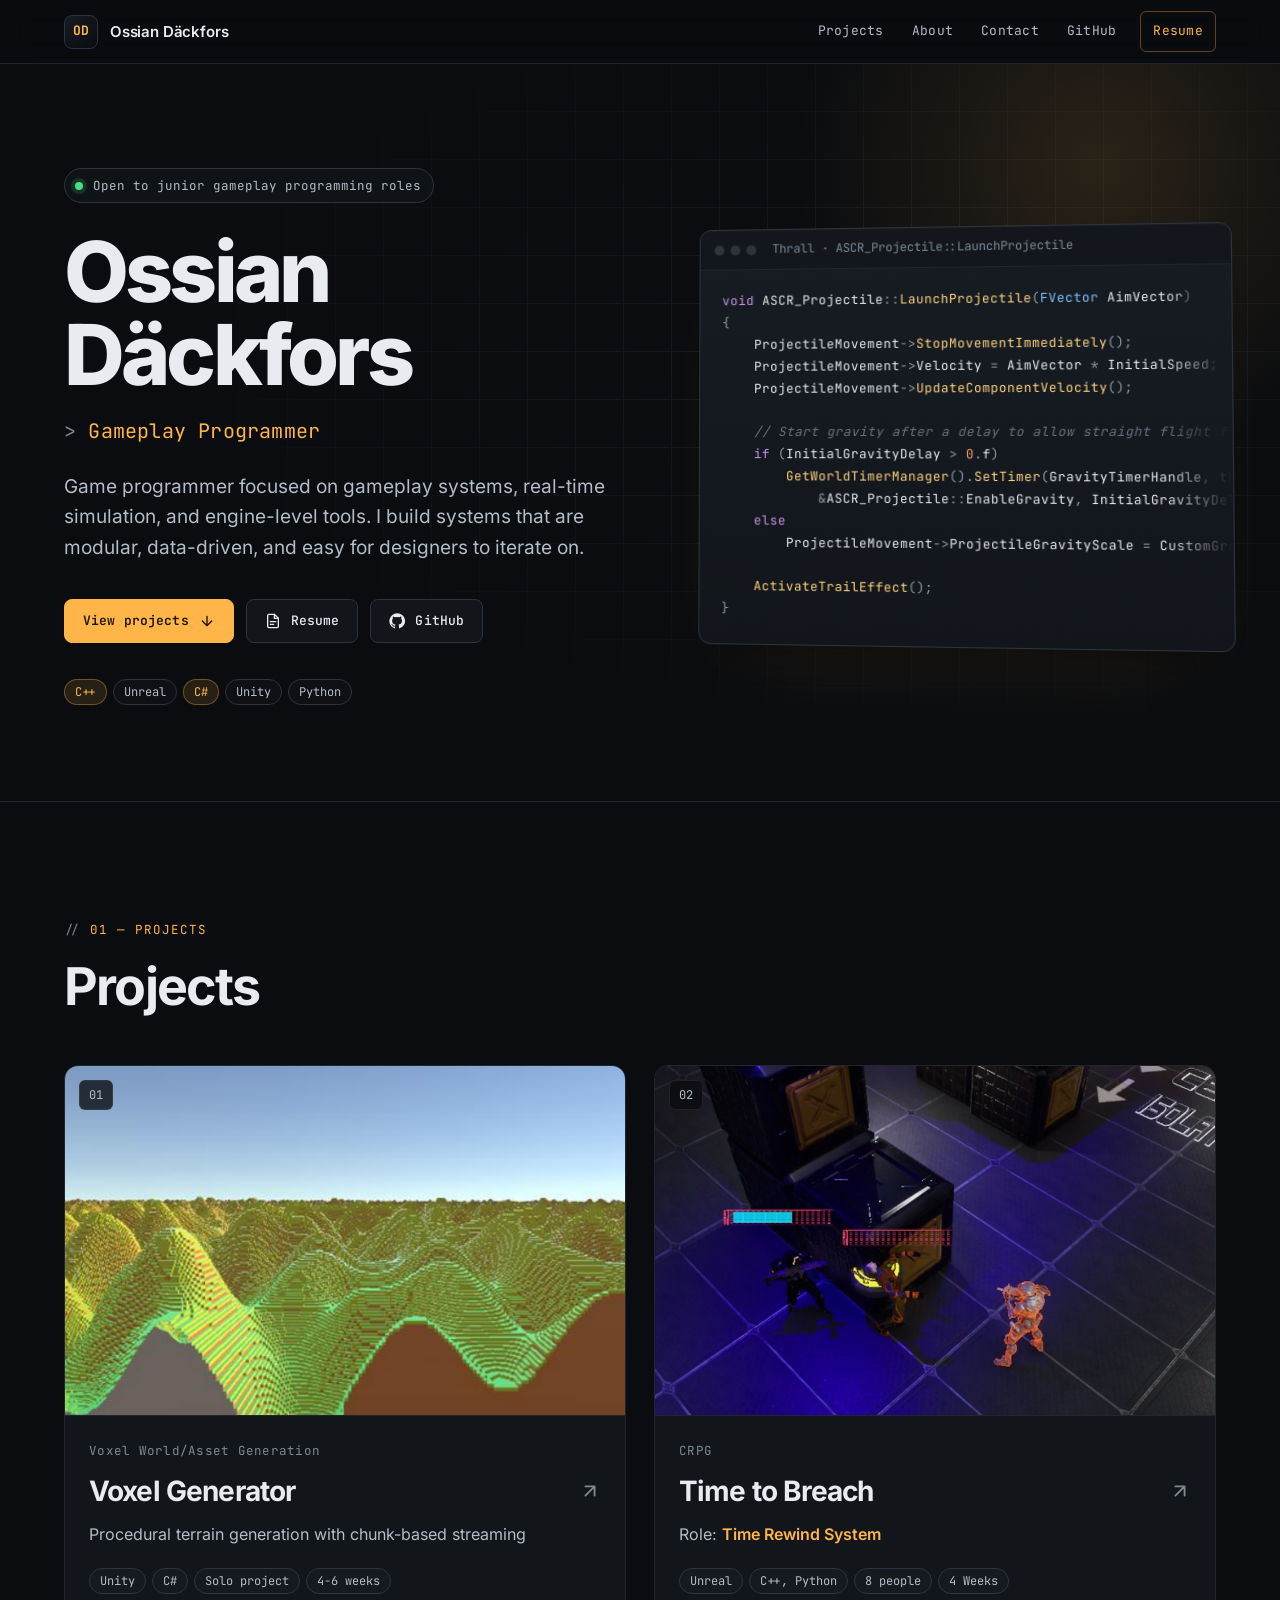
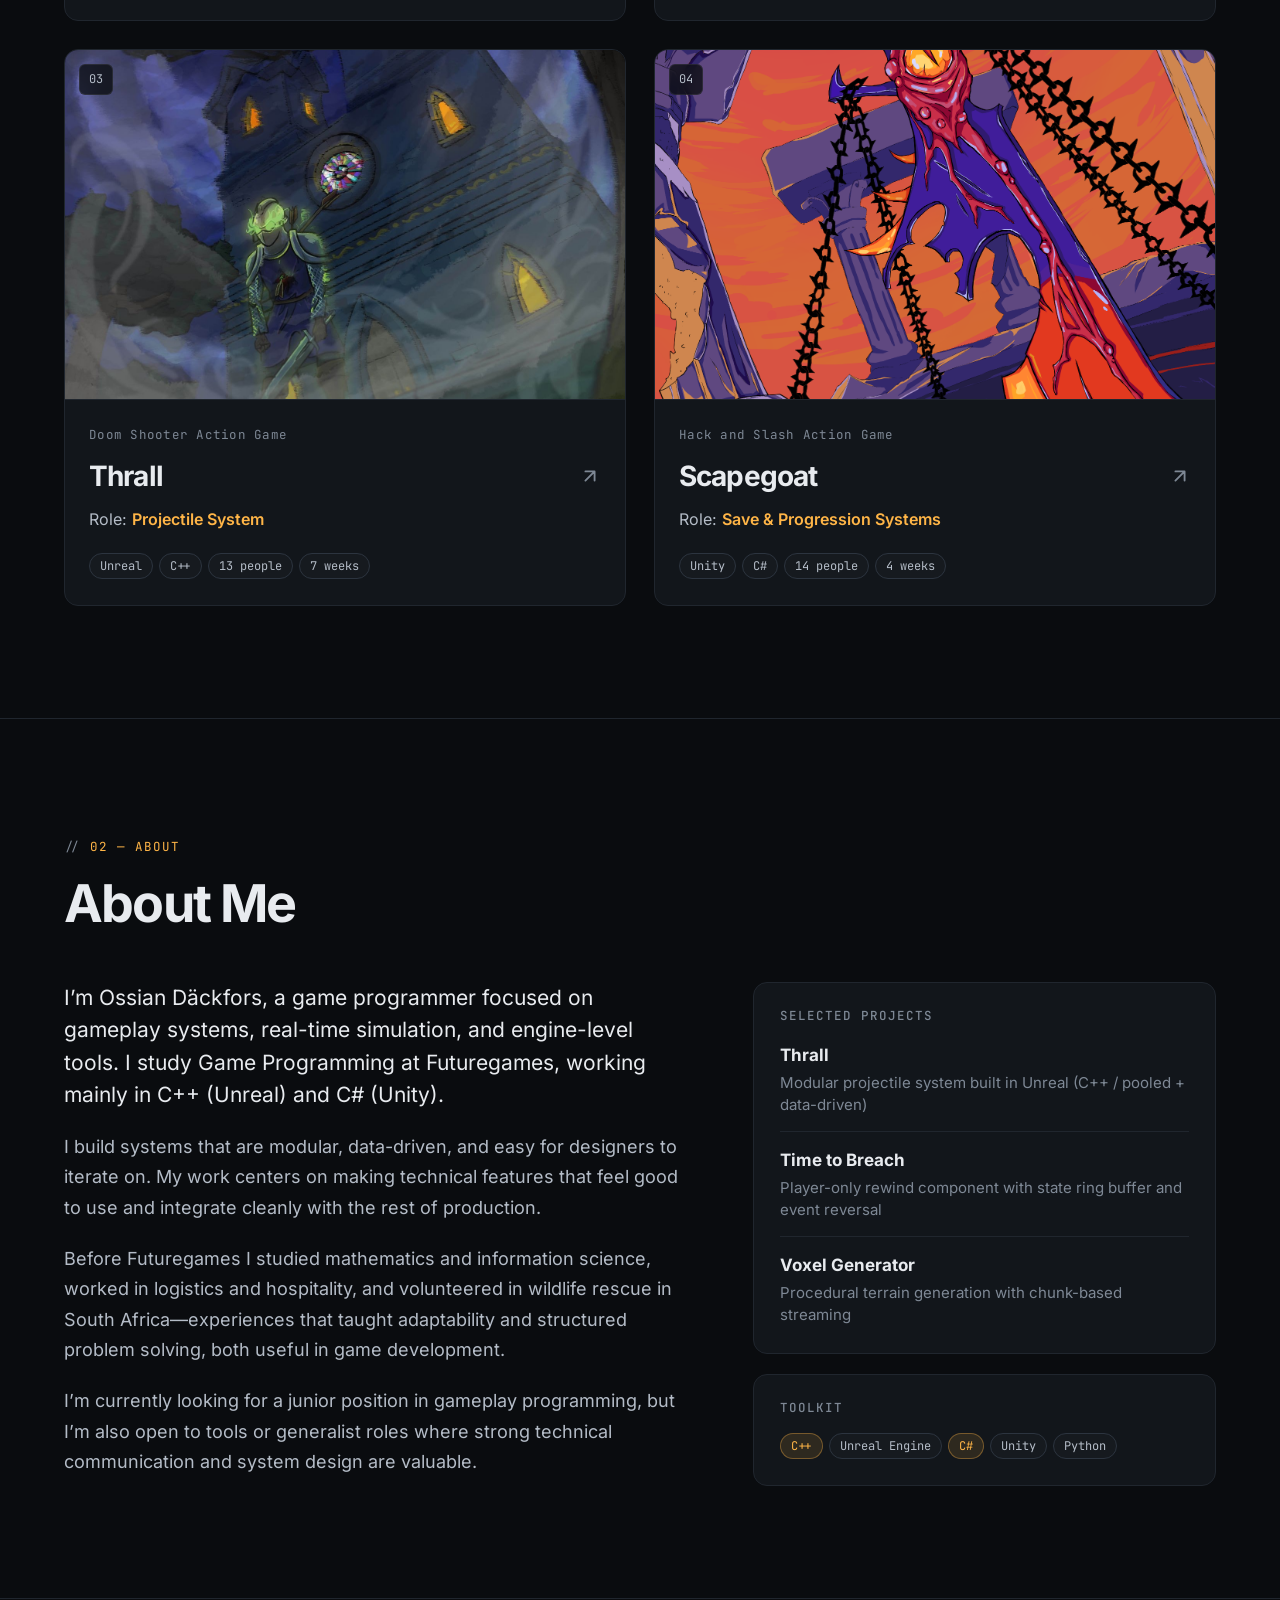
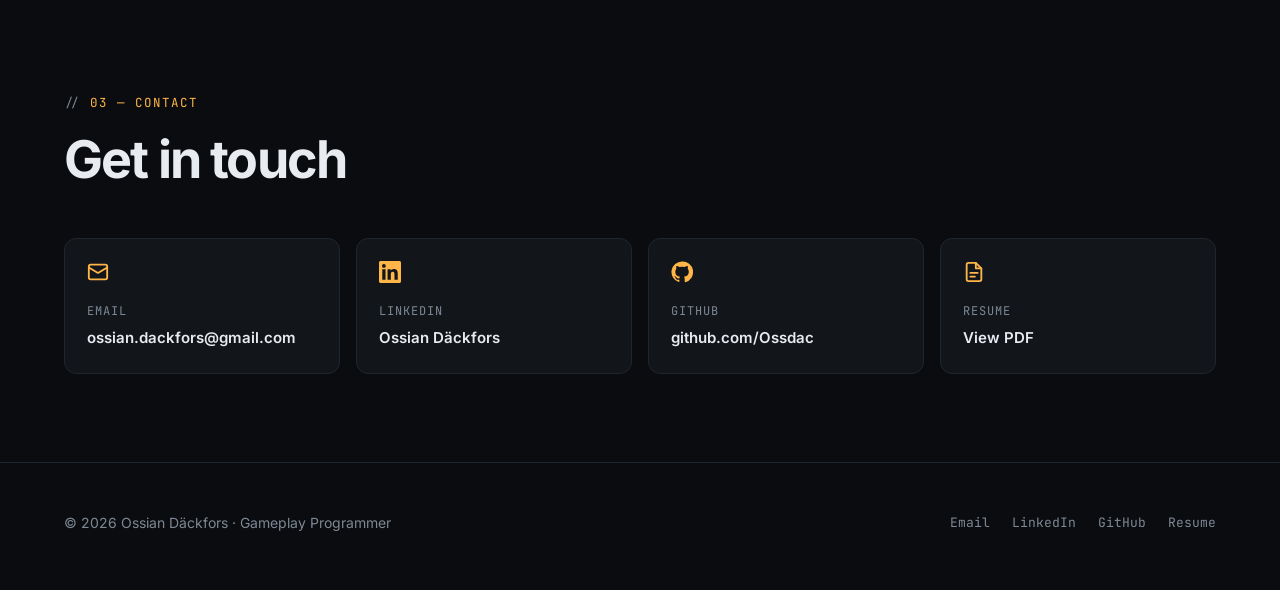
==== index.html @ f56a5601 "Initial commit" ====
<!doctype html>
<html lang="en">
<head>
  <meta charset="utf-8">
  <meta name="viewport" content="width=device-width, initial-scale=1">
  <title>Ossian Däckfors — Gameplay Programmer</title>
  <meta name="description" content="Portfolio of Ossian Däckfors, a gameplay programmer focused on gameplay systems, real-time simulation, and engine-level tools in C++ (Unreal) and C# (Unity).">
  <link rel="canonical" href="https://ossian.games/">
  <meta name="theme-color" content="#0a0c0f">
  <meta property="og:type" content="website">
  <meta property="og:site_name" content="Ossian Däckfors">
  <meta property="og:title" content="Ossian Däckfors — Gameplay Programmer">
  <meta property="og:description" content="Gameplay systems, real-time simulation, and engine-level tools in C++ (Unreal) and C# (Unity).">
  <meta property="og:url" content="https://ossian.games/">
  <meta property="og:image" content="https://ossian.games/assets/img/thrall/closing.png">
  <meta name="twitter:card" content="summary_large_image">
  <link rel="icon" href="assets/img/favicon.svg" type="image/svg+xml">
  <link rel="preload" href="assets/fonts/inter-latin.woff2" as="font" type="font/woff2" crossorigin>
  <link rel="stylesheet" href="assets/css/site.css">
  <script src="assets/js/site.js" defer></script>
</head>
<body>
  <a class="skip-link" href="#main">Skip to content</a>

  <header class="site-header">
    <div class="container">
      <a class="brand" href="./" aria-label="Ossian Däckfors, home"><span class="brand__mark">OD</span><span class="brand__name">Ossian Däckfors</span></a>
      <button class="nav-toggle" type="button" aria-expanded="false" aria-controls="site-nav" aria-label="Menu"><svg viewBox="0 0 24 24" fill="none" stroke="currentColor" stroke-width="2" stroke-linecap="round" aria-hidden="true"><path d="M4 7h16M4 12h16M4 17h16"/></svg></button>
      <nav class="nav" id="site-nav" aria-label="Primary">
        <a href="#projects">Projects</a>
        <a href="#about">About</a>
        <a href="#contact">Contact</a>
        <a href="https://github.com/Ossdac" target="_blank" rel="me noopener">GitHub</a>
        <a class="nav__resume" href="assets/Ossian_Dackfors_Resume.pdf" target="_blank" rel="noopener">Resume</a>
      </nav>
    </div>
  </header>

  <main id="main">
    <section class="hero">
      <div class="container hero__grid">
        <div>
          <span class="status"><span class="status__dot" aria-hidden="true"></span>Open to junior gameplay programming roles</span>
          <h1 class="hero__title">Ossian<br>Däckfors</h1>
          <p class="hero__role">Gameplay Programmer</p>
          <p class="hero__lede">Game programmer focused on gameplay systems, real-time simulation, and engine-level tools. I build systems that are modular, data-driven, and easy for designers to iterate on.</p>
          <div class="btn-row">
            <a class="btn btn--primary" href="#projects">View projects
              <svg viewBox="0 0 24 24" fill="none" stroke="currentColor" stroke-width="2" stroke-linecap="round" stroke-linejoin="round" aria-hidden="true"><path d="M12 5v14M19 12l-7 7-7-7"/></svg></a>
            <a class="btn" href="assets/Ossian_Dackfors_Resume.pdf" target="_blank" rel="noopener">
              <svg viewBox="0 0 24 24" fill="none" stroke="currentColor" stroke-width="2" stroke-linecap="round" stroke-linejoin="round" aria-hidden="true"><path d="M14 2H6a2 2 0 0 0-2 2v16a2 2 0 0 0 2 2h12a2 2 0 0 0 2-2V8z"/><path d="M14 2v6h6M8 13h8M8 17h5"/></svg>Resume</a>
            <a class="btn" href="https://github.com/Ossdac" target="_blank" rel="me noopener">
              <svg viewBox="0 0 24 24" fill="currentColor" aria-hidden="true"><path d="M12 .5a11.5 11.5 0 0 0-3.64 22.41c.58.1.79-.25.79-.56v-2c-3.2.7-3.87-1.37-3.87-1.37-.53-1.33-1.28-1.69-1.28-1.69-1.05-.72.08-.7.08-.7 1.16.08 1.77 1.19 1.77 1.19 1.03 1.77 2.7 1.26 3.36.96.1-.75.4-1.26.73-1.55-2.56-.29-5.24-1.28-5.24-5.69 0-1.26.45-2.28 1.19-3.09-.12-.29-.52-1.46.11-3.05 0 0 .97-.31 3.17 1.18a11 11 0 0 1 5.77 0c2.2-1.49 3.17-1.18 3.17-1.18.63 1.59.23 2.76.11 3.05.74.81 1.19 1.83 1.19 3.09 0 4.42-2.69 5.39-5.25 5.68.41.36.78 1.06.78 2.14v3.17c0 .31.21.67.8.56A11.5 11.5 0 0 0 12 .5z"/></svg>GitHub</a>
          </div>
          <ul class="chips" aria-label="Main tools">
            <li class="chip chip--accent">C++</li>
            <li class="chip">Unreal</li>
            <li class="chip chip--accent">C#</li>
            <li class="chip">Unity</li>
            <li class="chip">Python</li>
          </ul>
        </div>

        <div class="panel" aria-hidden="true">
          <div class="panel__bar">
            <div class="panel__dots"><span></span><span></span><span></span></div>
            <span class="panel__title">Thrall · ASCR_Projectile::LaunchProjectile</span>
          </div>
<pre><code>void ASCR_Projectile::LaunchProjectile(FVector AimVector)
{
    ProjectileMovement-&gt;StopMovementImmediately();
    ProjectileMovement-&gt;Velocity = AimVector * InitialSpeed;
    ProjectileMovement-&gt;UpdateComponentVelocity();

    // Start gravity after a delay to allow straight flight first
    if (InitialGravityDelay &gt; 0.f)
        GetWorldTimerManager().SetTimer(GravityTimerHandle, this,
            &amp;ASCR_Projectile::EnableGravity, InitialGravityDelay);
    else
        ProjectileMovement-&gt;ProjectileGravityScale = CustomGravityScale;

    ActivateTrailEffect();
}</code></pre>
        </div>
      </div>
    </section>

    <section class="section" id="projects" aria-labelledby="projects-title">
      <div class="container">
        <div class="section-head">
          <div>
            <span class="eyebrow">01 — Projects</span>
            <h2 id="projects-title">Projects</h2>
          </div>
        </div>

        <div class="project-grid">
          <article class="card">
            <div class="card__media">
              <img src="assets/img/voxel-generator/card.png" alt="Voxel terrain generated from Perlin noise, with rolling green hills" width="660" height="662" loading="lazy" style="object-position: center 70%">
              <span class="card__index">01</span>
            </div>
            <div class="card__body">
              <p class="card__type">Voxel World/Asset Generation</p>
              <h3 class="card__title"><a href="voxel-generator/">Voxel Generator</a>
                <svg class="card__arrow" viewBox="0 0 24 24" fill="none" stroke="currentColor" stroke-width="2" stroke-linecap="round" stroke-linejoin="round" aria-hidden="true"><path d="M7 17 17 7M7 7h10v10"/></svg></h3>
              <p class="card__role">Procedural terrain generation with chunk-based streaming</p>
              <ul class="chips" aria-label="Project facts">
                <li class="chip">Unity</li>
                <li class="chip">C#</li>
                <li class="chip">Solo project</li>
                <li class="chip">4-6 weeks</li>
              </ul>
            </div>
          </article>

          <article class="card">
            <div class="card__media">
              <img src="assets/img/time-to-breach/card.png" alt="Top-down view of Time to Breach combat in a neon-lit sci-fi arena" width="964" height="964" loading="lazy">
              <span class="card__index">02</span>
            </div>
            <div class="card__body">
              <p class="card__type">CRPG</p>
              <h3 class="card__title"><a href="time-to-breach/">Time to Breach</a>
                <svg class="card__arrow" viewBox="0 0 24 24" fill="none" stroke="currentColor" stroke-width="2" stroke-linecap="round" stroke-linejoin="round" aria-hidden="true"><path d="M7 17 17 7M7 7h10v10"/></svg></h3>
              <p class="card__role">Role: <strong>Time Rewind System</strong></p>
              <ul class="chips" aria-label="Project facts">
                <li class="chip">Unreal</li>
                <li class="chip">C++, Python</li>
                <li class="chip">8 people</li>
                <li class="chip">4 Weeks</li>
              </ul>
            </div>
          </article>

          <article class="card">
            <div class="card__media">
              <img src="assets/img/thrall/card.jpg" alt="Thrall key art: a possessed knight glowing green in front of a church at night" width="1448" height="1448" loading="lazy" style="object-position: center 60%">
              <span class="card__index">03</span>
            </div>
            <div class="card__body">
              <p class="card__type">Doom Shooter Action Game</p>
              <h3 class="card__title"><a href="thrall/">Thrall</a>
                <svg class="card__arrow" viewBox="0 0 24 24" fill="none" stroke="currentColor" stroke-width="2" stroke-linecap="round" stroke-linejoin="round" aria-hidden="true"><path d="M7 17 17 7M7 7h10v10"/></svg></h3>
              <p class="card__role">Role: <strong>Projectile System</strong></p>
              <ul class="chips" aria-label="Project facts">
                <li class="chip">Unreal</li>
                <li class="chip">C++</li>
                <li class="chip">13 people</li>
                <li class="chip">7 weeks</li>
              </ul>
            </div>
          </article>

          <article class="card">
            <div class="card__media">
              <img src="assets/img/scapegoat/card.png" alt="Scapegoat key art: a chained, blood-powered sword among ruined pillars" width="1448" height="1448" loading="lazy">
              <span class="card__index">04</span>
            </div>
            <div class="card__body">
              <p class="card__type">Hack and Slash Action Game</p>
              <h3 class="card__title"><a href="scapegoat/">Scapegoat</a>
                <svg class="card__arrow" viewBox="0 0 24 24" fill="none" stroke="currentColor" stroke-width="2" stroke-linecap="round" stroke-linejoin="round" aria-hidden="true"><path d="M7 17 17 7M7 7h10v10"/></svg></h3>
              <p class="card__role">Role: <strong>Save &amp; Progression Systems</strong></p>
              <ul class="chips" aria-label="Project facts">
                <li class="chip">Unity</li>
                <li class="chip">C#</li>
                <li class="chip">14 people</li>
                <li class="chip">4 weeks</li>
              </ul>
            </div>
          </article>
        </div>
      </div>
    </section>

    <section class="section" id="about" aria-labelledby="about-title">
      <div class="container">
        <div class="section-head">
          <div>
            <span class="eyebrow">02 — About</span>
            <h2 id="about-title">About Me</h2>
          </div>
        </div>

        <div class="about">
          <div class="about__text">
            <p>I’m Ossian Däckfors, a game programmer focused on gameplay systems, real-time simulation, and engine-level tools. I study Game Programming at Futuregames, working mainly in C++ (Unreal) and C# (Unity).</p>
            <p>I build systems that are modular, data-driven, and easy for designers to iterate on. My work centers on making technical features that feel good to use and integrate cleanly with the rest of production.</p>
            <p>Before Futuregames I studied mathematics and information science, worked in logistics and hospitality, and volunteered in wildlife rescue in South Africa—experiences that taught adaptability and structured problem solving, both useful in game development.</p>
            <p>I’m currently looking for a junior position in gameplay programming, but I’m also open to tools or generalist roles where strong technical communication and system design are valuable.</p>
          </div>

          <div>
            <div class="aside-box">
              <h3>Selected Projects</h3>
              <ul class="selected">
                <li><a href="thrall/"><strong>Thrall</strong><span>Modular projectile system built in Unreal (C++ / pooled + data-driven)</span></a></li>
                <li><a href="time-to-breach/"><strong>Time to Breach</strong><span>Player-only rewind component with state ring buffer and event reversal</span></a></li>
                <li><a href="voxel-generator/"><strong>Voxel Generator</strong><span>Procedural terrain generation with chunk-based streaming</span></a></li>
              </ul>
            </div>
            <div class="aside-box">
              <h3>Toolkit</h3>
              <ul class="chips">
                <li class="chip chip--accent">C++</li>
                <li class="chip">Unreal Engine</li>
                <li class="chip chip--accent">C#</li>
                <li class="chip">Unity</li>
                <li class="chip">Python</li>
              </ul>
            </div>
          </div>
        </div>
      </div>
    </section>

    <section class="section section--tight" id="contact" aria-labelledby="contact-title">
      <div class="container">
        <div class="section-head">
          <div>
            <span class="eyebrow">03 — Contact</span>
            <h2 id="contact-title">Get in touch</h2>
          </div>
        </div>

        <div class="contact-grid">
          <a class="contact-card" href="mailto:ossian.dackfors@gmail.com">
            <svg viewBox="0 0 24 24" fill="none" stroke="currentColor" stroke-width="2" stroke-linecap="round" stroke-linejoin="round" aria-hidden="true"><rect x="2" y="4" width="20" height="16" rx="2"/><path d="m22 7-10 6L2 7"/></svg>
            <div><div class="contact-card__label">Email</div><div class="contact-card__value">ossian.dackfors@gmail.com</div></div>
          </a>
          <a class="contact-card" href="https://www.linkedin.com/in/ossian-d%C3%A4ckfors-481280120" target="_blank" rel="me noopener">
            <svg viewBox="0 0 24 24" fill="currentColor" aria-hidden="true"><path d="M20.45 20.45h-3.56v-5.57c0-1.33-.02-3.04-1.85-3.04-1.85 0-2.14 1.45-2.14 2.94v5.67H9.35V9h3.41v1.56h.05c.48-.9 1.64-1.85 3.37-1.85 3.6 0 4.27 2.37 4.27 5.46v6.28zM5.34 7.43a2.06 2.06 0 1 1 0-4.13 2.06 2.06 0 0 1 0 4.13zM7.12 20.45H3.56V9h3.56v11.45zM22.22 0H1.77C.79 0 0 .77 0 1.73v20.54C0 23.23.79 24 1.77 24h20.45c.98 0 1.78-.77 1.78-1.73V1.73C24 .77 23.2 0 22.22 0z"/></svg>
            <div><div class="contact-card__label">LinkedIn</div><div class="contact-card__value">Ossian Däckfors</div></div>
          </a>
          <a class="contact-card" href="https://github.com/Ossdac" target="_blank" rel="me noopener">
            <svg viewBox="0 0 24 24" fill="currentColor" aria-hidden="true"><path d="M12 .5a11.5 11.5 0 0 0-3.64 22.41c.58.1.79-.25.79-.56v-2c-3.2.7-3.87-1.37-3.87-1.37-.53-1.33-1.28-1.69-1.28-1.69-1.05-.72.08-.7.08-.7 1.16.08 1.77 1.19 1.77 1.19 1.03 1.77 2.7 1.26 3.36.96.1-.75.4-1.26.73-1.55-2.56-.29-5.24-1.28-5.24-5.69 0-1.26.45-2.28 1.19-3.09-.12-.29-.52-1.46.11-3.05 0 0 .97-.31 3.17 1.18a11 11 0 0 1 5.77 0c2.2-1.49 3.17-1.18 3.17-1.18.63 1.59.23 2.76.11 3.05.74.81 1.19 1.83 1.19 3.09 0 4.42-2.69 5.39-5.25 5.68.41.36.78 1.06.78 2.14v3.17c0 .31.21.67.8.56A11.5 11.5 0 0 0 12 .5z"/></svg>
            <div><div class="contact-card__label">GitHub</div><div class="contact-card__value">github.com/Ossdac</div></div>
          </a>
          <a class="contact-card" href="assets/Ossian_Dackfors_Resume.pdf" target="_blank" rel="noopener">
            <svg viewBox="0 0 24 24" fill="none" stroke="currentColor" stroke-width="2" stroke-linecap="round" stroke-linejoin="round" aria-hidden="true"><path d="M14 2H6a2 2 0 0 0-2 2v16a2 2 0 0 0 2 2h12a2 2 0 0 0 2-2V8z"/><path d="M14 2v6h6M8 13h8M8 17h5"/></svg>
            <div><div class="contact-card__label">Resume</div><div class="contact-card__value">View PDF</div></div>
          </a>
        </div>
      </div>
    </section>
  </main>

  <footer class="site-footer">
    <div class="container">
      <p>© <span data-year>2026</span> Ossian Däckfors · Gameplay Programmer</p>
      <nav aria-label="Footer">
        <a href="mailto:ossian.dackfors@gmail.com">Email</a>
        <a href="https://www.linkedin.com/in/ossian-d%C3%A4ckfors-481280120" target="_blank" rel="me noopener">LinkedIn</a>
        <a href="https://github.com/Ossdac" target="_blank" rel="me noopener">GitHub</a>
        <a href="assets/Ossian_Dackfors_Resume.pdf" target="_blank" rel="noopener">Resume</a>
      </nav>
    </div>
  </footer>
</body>
</html>
---- assets/css/site.css ----
/* ossian.games — site styles */

@font-face {
  font-family: "Inter";
  src: url("../fonts/inter-latin.woff2") format("woff2");
  font-weight: 400 800;
  font-style: normal;
  font-display: swap;
}
@font-face {
  font-family: "JetBrains Mono";
  src: url("../fonts/jetbrains-mono-latin.woff2") format("woff2");
  font-weight: 400 700;
  font-style: normal;
  font-display: swap;
}

:root {
  color-scheme: dark;

  --bg: #0a0c0f;
  --bg-2: #0e1115;
  --surface: #12161b;
  --surface-2: #171c23;
  --line: #20262e;
  --line-2: #2c343f;
  --text: #e8ebef;
  --text-2: #b4bcc7;
  --muted: #7e8895;
  --accent: #ffb547;
  --accent-strong: #ffc76e;
  --accent-ink: #1a1204;
  --accent-soft: rgba(255, 181, 71, 0.12);
  --cool: #7cc4ff;

  --tok-keyword: #c792ea;
  --tok-type: #7cc4ff;
  --tok-func: #ffd580;
  --tok-string: #a8e07a;
  --tok-number: #f79b6c;
  --tok-comment: #66717f;
  --tok-punct: #8f9aa8;

  --font-sans: "Inter", ui-sans-serif, system-ui, -apple-system, "Segoe UI", Roboto, sans-serif;
  --font-mono: "JetBrains Mono", ui-monospace, "Cascadia Code", Consolas, monospace;

  --radius: 10px;
  --radius-sm: 6px;
  --container: 1200px;
  --gutter: 24px;
  --header-h: 64px;
  --shadow: 0 1px 0 rgba(255, 255, 255, 0.03) inset, 0 20px 40px -24px rgba(0, 0, 0, 0.7);
}

/* ---------- Base ---------- */

*,
*::before,
*::after { box-sizing: border-box; }

html {
  -webkit-text-size-adjust: 100%;
  scroll-behavior: smooth;
  scroll-padding-top: calc(var(--header-h) + 24px);
}

body {
  margin: 0;
  background: var(--bg);
  color: var(--text);
  font-family: var(--font-sans);
  font-size: 17px;
  line-height: 1.7;
  -webkit-font-smoothing: antialiased;
  text-rendering: optimizeLegibility;
  overflow-x: hidden;
}

img { max-width: 100%; height: auto; display: block; }

a { color: inherit; text-decoration: none; }

:focus-visible {
  outline: 2px solid var(--accent);
  outline-offset: 3px;
  border-radius: 4px;
}

::selection { background: var(--accent); color: var(--accent-ink); }

h1, h2, h3, h4 {
  margin: 0;
  line-height: 1.15;
  letter-spacing: -0.02em;
  font-weight: 700;
  text-wrap: balance;
}

p { margin: 0; }

code, kbd, pre { font-family: var(--font-mono); font-variant-ligatures: none; font-feature-settings: "liga" 0, "calt" 0; }

.skip-link {
  position: absolute;
  left: 16px;
  top: -48px;
  z-index: 100;
  padding: 8px 14px;
  background: var(--accent);
  color: var(--accent-ink);
  font-weight: 600;
  border-radius: var(--radius-sm);
}
.skip-link:focus { top: 12px; }

.container {
  width: 100%;
  max-width: var(--container);
  margin: 0 auto;
  padding: 0 var(--gutter);
}

.mono { font-family: var(--font-mono); }

.sr-only {
  position: absolute;
  width: 1px;
  height: 1px;
  padding: 0;
  margin: -1px;
  overflow: hidden;
  clip: rect(0, 0, 0, 0);
  white-space: nowrap;
  border: 0;
}

/* ---------- Header ---------- */

.site-header {
  position: sticky;
  top: 0;
  z-index: 50;
  height: var(--header-h);
  background: rgba(10, 12, 15, 0.78);
  backdrop-filter: saturate(140%) blur(14px);
  -webkit-backdrop-filter: saturate(140%) blur(14px);
  border-bottom: 1px solid var(--line);
}

.site-header .container {
  height: 100%;
  display: flex;
  align-items: center;
  justify-content: space-between;
  gap: 24px;
}

.brand {
  display: inline-flex;
  align-items: center;
  gap: 12px;
  font-weight: 600;
  letter-spacing: -0.01em;
}

.brand__mark {
  display: grid;
  place-items: center;
  width: 34px;
  height: 34px;
  border: 1px solid var(--line-2);
  border-radius: 8px;
  background: linear-gradient(145deg, var(--surface-2), var(--bg));
  font-family: var(--font-mono);
  font-size: 13px;
  font-weight: 700;
  color: var(--accent);
  letter-spacing: 0;
}

.brand__name { font-size: 15px; }

.nav {
  display: flex;
  align-items: center;
  gap: 4px;
}

.nav a {
  font-family: var(--font-mono);
  font-size: 13px;
  letter-spacing: 0.02em;
  color: var(--text-2);
  padding: 8px 12px;
  border-radius: var(--radius-sm);
  transition: color 0.15s, background-color 0.15s;
}

.nav a:hover { color: var(--text); background: var(--surface); }
.nav a[aria-current="page"] { color: var(--accent); }

.nav .nav__resume {
  margin-left: 8px;
  color: var(--accent);
  border: 1px solid rgba(255, 181, 71, 0.35);
}
.nav .nav__resume:hover { background: var(--accent-soft); color: var(--accent-strong); }

.nav-toggle {
  display: none;
  width: 40px;
  height: 40px;
  border: 1px solid var(--line-2);
  border-radius: 8px;
  background: var(--surface);
  color: var(--text);
  cursor: pointer;
  align-items: center;
  justify-content: center;
}
.nav-toggle svg { width: 18px; height: 18px; }

@media (max-width: 760px) {
  .nav-toggle { display: inline-flex; }
  .nav {
    position: absolute;
    top: var(--header-h);
    left: 0;
    right: 0;
    flex-direction: column;
    align-items: stretch;
    gap: 0;
    padding: 8px 16px 16px;
    background: rgba(10, 12, 15, 0.97);
    border-bottom: 1px solid var(--line);
    display: none;
  }
  .nav.is-open { display: flex; }
  .nav a { padding: 12px; font-size: 14px; }
  .nav .nav__resume { margin: 8px 0 0; text-align: center; }
}

/* ---------- Buttons & chips ---------- */

.btn {
  display: inline-flex;
  align-items: center;
  gap: 10px;
  height: 44px;
  padding: 0 18px;
  border-radius: 8px;
  border: 1px solid var(--line-2);
  background: var(--surface);
  color: var(--text);
  font-family: var(--font-mono);
  font-size: 13px;
  font-weight: 500;
  letter-spacing: 0.01em;
  white-space: nowrap;
  transition: background-color 0.15s, border-color 0.15s, color 0.15s, transform 0.15s;
}
.btn:hover { border-color: var(--muted); background: var(--surface-2); }
.btn svg { width: 16px; height: 16px; flex: none; }

.btn--primary {
  background: var(--accent);
  border-color: var(--accent);
  color: var(--accent-ink);
  font-weight: 600;
}
.btn--primary:hover { background: var(--accent-strong); border-color: var(--accent-strong); }

.btn-row { display: flex; flex-wrap: wrap; gap: 12px; }

.chips { display: flex; flex-wrap: wrap; gap: 6px; padding: 0; margin: 0; list-style: none; }

.chip {
  display: inline-flex;
  align-items: center;
  height: 26px;
  padding: 0 10px;
  border: 1px solid var(--line-2);
  border-radius: 999px;
  font-family: var(--font-mono);
  font-size: 12px;
  color: var(--text-2);
  background: rgba(255, 255, 255, 0.015);
  white-space: nowrap;
}
.chip--accent { color: var(--accent); border-color: rgba(255, 181, 71, 0.35); background: var(--accent-soft); }

.eyebrow {
  display: inline-flex;
  align-items: center;
  gap: 10px;
  font-family: var(--font-mono);
  font-size: 12.5px;
  letter-spacing: 0.08em;
  text-transform: uppercase;
  color: var(--accent);
}
.eyebrow::before { content: "//"; color: var(--muted); letter-spacing: 0; }

/* ---------- Hero (home) ---------- */

.hero {
  position: relative;
  padding: 104px 0 96px;
  border-bottom: 1px solid var(--line);
  overflow: hidden;
  isolation: isolate;
}

.hero::before {
  content: "";
  position: absolute;
  inset: 0;
  z-index: -2;
  background-image:
    linear-gradient(var(--line) 1px, transparent 1px),
    linear-gradient(90deg, var(--line) 1px, transparent 1px);
  background-size: 48px 48px;
  background-position: -1px -1px;
  opacity: 0.55;
  -webkit-mask-image: radial-gradient(ellipse 80% 70% at 70% 40%, #000 20%, transparent 75%);
  mask-image: radial-gradient(ellipse 80% 70% at 70% 40%, #000 20%, transparent 75%);
}

.hero::after {
  content: "";
  position: absolute;
  z-index: -1;
  width: 720px;
  height: 720px;
  right: -180px;
  top: -260px;
  background: radial-gradient(circle, rgba(255, 181, 71, 0.13), transparent 60%);
  pointer-events: none;
}

.hero__grid {
  display: grid;
  grid-template-columns: minmax(0, 1.05fr) minmax(0, 0.95fr);
  gap: 64px;
  align-items: center;
}

.status {
  display: inline-flex;
  align-items: center;
  gap: 10px;
  padding: 6px 12px 6px 10px;
  border: 1px solid var(--line-2);
  border-radius: 999px;
  background: rgba(18, 22, 27, 0.7);
  font-family: var(--font-mono);
  font-size: 12.5px;
  color: var(--text-2);
}
.status__dot {
  width: 8px;
  height: 8px;
  border-radius: 50%;
  background: #4ade80;
  box-shadow: 0 0 0 4px rgba(74, 222, 128, 0.15);
}

.hero__title {
  margin-top: 28px;
  font-size: clamp(44px, 7vw, 84px);
  font-weight: 800;
  letter-spacing: -0.045em;
  line-height: 0.98;
}

.hero__role {
  margin-top: 18px;
  font-family: var(--font-mono);
  font-size: clamp(16px, 2vw, 20px);
  color: var(--accent);
  letter-spacing: 0.01em;
}
.hero__role::before { content: "> "; color: var(--muted); }

.hero__lede {
  margin-top: 24px;
  max-width: 34em;
  font-size: 19px;
  line-height: 1.6;
  color: var(--text-2);
}

.hero .btn-row { margin-top: 36px; }
.hero .chips { margin-top: 36px; }

/* Editor-window panel */

.panel {
  border: 1px solid var(--line-2);
  border-radius: 12px;
  background: linear-gradient(180deg, var(--surface-2), var(--surface));
  box-shadow: var(--shadow), 0 40px 80px -40px rgba(255, 181, 71, 0.12);
  overflow: hidden;
}

.panel__bar {
  display: flex;
  align-items: center;
  gap: 8px;
  height: 40px;
  padding: 0 14px;
  border-bottom: 1px solid var(--line);
  background: rgba(0, 0, 0, 0.18);
}
.panel__dots { display: flex; gap: 6px; }
.panel__dots span { width: 10px; height: 10px; border-radius: 50%; background: var(--line-2); }
.panel__title {
  margin-left: 8px;
  font-family: var(--font-mono);
  font-size: 12px;
  color: var(--muted);
  white-space: nowrap;
  overflow: hidden;
  text-overflow: ellipsis;
}

.panel pre {
  margin: 0;
  padding: 20px 22px 24px;
  font-size: 12.5px;
  line-height: 1.75;
  overflow: hidden;
  -webkit-mask-image: linear-gradient(90deg, #000 88%, transparent);
  mask-image: linear-gradient(90deg, #000 88%, transparent);
}

.hero .panel { transform: perspective(1400px) rotateY(-6deg) rotateX(2deg); transform-origin: left center; }

/* ---------- Sections ---------- */

.section { padding: 112px 0; border-bottom: 1px solid var(--line); }
.section--tight { padding: 88px 0; }

.section-head {
  display: flex;
  flex-wrap: wrap;
  align-items: flex-end;
  justify-content: space-between;
  gap: 16px 32px;
  margin-bottom: 48px;
}
.section-head h2 {
  margin-top: 14px;
  font-size: clamp(34px, 4.6vw, 52px);
  letter-spacing: -0.035em;
}
.section-head p { max-width: 30em; color: var(--muted); }

/* ---------- Project cards ---------- */

.project-grid {
  display: grid;
  grid-template-columns: repeat(2, minmax(0, 1fr));
  gap: 28px;
}

.card {
  position: relative;
  display: flex;
  flex-direction: column;
  border: 1px solid var(--line);
  border-radius: 14px;
  background: var(--surface);
  overflow: hidden;
  transition: border-color 0.2s, transform 0.25s ease, box-shadow 0.25s;
}
.card:hover { border-color: var(--line-2); transform: translateY(-4px); box-shadow: 0 30px 60px -30px rgba(0, 0, 0, 0.8); }

.card__media {
  position: relative;
  aspect-ratio: 16 / 10;
  overflow: hidden;
  background: var(--bg-2);
  border-bottom: 1px solid var(--line);
}
.card__media img {
  width: 100%;
  height: 100%;
  object-fit: cover;
  transition: transform 0.6s cubic-bezier(0.2, 0.7, 0.2, 1);
}
.card:hover .card__media img { transform: scale(1.04); }

.card__index {
  position: absolute;
  top: 14px;
  left: 14px;
  padding: 4px 9px;
  border-radius: 6px;
  background: rgba(10, 12, 15, 0.78);
  backdrop-filter: blur(6px);
  -webkit-backdrop-filter: blur(6px);
  border: 1px solid rgba(255, 255, 255, 0.08);
  font-family: var(--font-mono);
  font-size: 12px;
  color: var(--text-2);
}

.card__body { display: flex; flex-direction: column; gap: 14px; padding: 24px 24px 26px; flex: 1; }

.card__type {
  font-family: var(--font-mono);
  font-size: 12.5px;
  color: var(--muted);
  letter-spacing: 0.02em;
}

.card__title {
  display: flex;
  align-items: center;
  justify-content: space-between;
  gap: 12px;
  font-size: 28px;
  letter-spacing: -0.03em;
}
.card__title a::after { content: ""; position: absolute; inset: 0; }
.card__arrow { width: 22px; height: 22px; color: var(--muted); transition: transform 0.2s, color 0.2s; flex: none; }
.card:hover .card__arrow { color: var(--accent); transform: translate(3px, -3px); }

.card__role { color: var(--text-2); font-size: 16px; }
.card__role strong { color: var(--accent); font-weight: 600; }

.card .chips { margin-top: auto; padding-top: 6px; }

/* ---------- About ---------- */

.about {
  display: grid;
  grid-template-columns: minmax(0, 1.35fr) minmax(0, 1fr);
  gap: 64px;
  align-items: start;
}

.about__text p { color: var(--text-2); font-size: 18px; }
.about__text p + p { margin-top: 20px; }
.about__text p:first-child { color: var(--text); font-size: 21px; line-height: 1.55; }

.aside-box {
  border: 1px solid var(--line);
  border-radius: 14px;
  background: var(--surface);
  padding: 26px;
}
.aside-box + .aside-box { margin-top: 20px; }
.aside-box h3 {
  font-family: var(--font-mono);
  font-size: 12.5px;
  font-weight: 500;
  letter-spacing: 0.08em;
  text-transform: uppercase;
  color: var(--muted);
  margin-bottom: 18px;
}

.selected { list-style: none; margin: 0; padding: 0; }
.selected li + li { border-top: 1px solid var(--line); }
.selected a { display: block; padding: 14px 0; }
.selected li:first-child a { padding-top: 0; }
.selected li:last-child a { padding-bottom: 0; }
.selected strong { display: block; font-size: 17px; transition: color 0.15s; }
.selected span { display: block; margin-top: 2px; font-size: 15px; color: var(--muted); line-height: 1.5; }
.selected a:hover strong { color: var(--accent); }

/* ---------- Contact ---------- */

.contact-grid {
  display: grid;
  grid-template-columns: repeat(4, minmax(0, 1fr));
  gap: 16px;
}

.contact-card {
  display: flex;
  flex-direction: column;
  gap: 18px;
  padding: 22px;
  border: 1px solid var(--line);
  border-radius: 12px;
  background: var(--surface);
  transition: border-color 0.2s, background-color 0.2s;
  min-width: 0;
}
.contact-card:hover { border-color: rgba(255, 181, 71, 0.45); background: var(--surface-2); }
.contact-card svg { width: 22px; height: 22px; color: var(--accent); }
.contact-card__label { font-family: var(--font-mono); font-size: 12px; letter-spacing: 0.08em; text-transform: uppercase; color: var(--muted); }
.contact-card__value { margin-top: 4px; font-size: 15px; font-weight: 600; overflow-wrap: anywhere; }

/* ---------- Footer ---------- */

.site-footer { padding: 48px 0 56px; color: var(--muted); font-size: 14px; }
.site-footer .container { display: flex; flex-wrap: wrap; align-items: center; justify-content: space-between; gap: 20px; }
.site-footer nav { display: flex; flex-wrap: wrap; gap: 6px 22px; font-family: var(--font-mono); font-size: 13px; }
.site-footer nav a:hover { color: var(--accent); }

/* ---------- Project page ---------- */

.project-hero {
  position: relative;
  padding: 56px 0 64px;
  border-bottom: 1px solid var(--line);
  overflow: hidden;
  isolation: isolate;
}
.project-hero::before {
  content: "";
  position: absolute;
  inset: 0;
  z-index: -1;
  background-image:
    linear-gradient(var(--line) 1px, transparent 1px),
    linear-gradient(90deg, var(--line) 1px, transparent 1px);
  background-size: 48px 48px;
  opacity: 0.4;
  -webkit-mask-image: radial-gradient(ellipse 70% 80% at 20% 0%, #000 10%, transparent 70%);
  mask-image: radial-gradient(ellipse 70% 80% at 20% 0%, #000 10%, transparent 70%);
}

.back-link {
  display: inline-flex;
  align-items: center;
  gap: 8px;
  font-family: var(--font-mono);
  font-size: 13px;
  color: var(--muted);
  transition: color 0.15s;
}
.back-link:hover { color: var(--accent); }
.back-link svg { width: 16px; height: 16px; }

.project-hero__grid {
  display: grid;
  grid-template-columns: minmax(0, 1fr) minmax(0, 1fr);
  gap: 56px;
  align-items: center;
  margin-top: 36px;
}

.project-hero h1 {
  margin-top: 18px;
  font-size: clamp(44px, 6.4vw, 76px);
  font-weight: 800;
  letter-spacing: -0.045em;
  line-height: 1;
}

.project-hero__role {
  margin-top: 16px;
  font-family: var(--font-mono);
  font-size: 15px;
  color: var(--accent);
}

.project-hero__lede { margin-top: 24px; font-size: 18.5px; line-height: 1.65; color: var(--text-2); max-width: 36em; }
.project-hero .btn-row { margin-top: 32px; }

.project-hero__media {
  position: relative;
  border: 1px solid var(--line-2);
  border-radius: 14px;
  overflow: hidden;
  background: var(--bg-2);
  box-shadow: var(--shadow);
}
.project-hero__media img { width: 100%; max-height: 560px; object-fit: cover; }
.project-hero__media--contain img { object-fit: contain; max-height: 520px; margin: 0 auto; width: auto; }

.spec {
  display: grid;
  grid-template-columns: repeat(6, minmax(0, 1fr));
  margin: 0;
  border-bottom: 1px solid var(--line);
  background: var(--bg-2);
}
.spec div { padding: 22px 24px; border-right: 1px solid var(--line); min-width: 0; }
.spec div:last-child { border-right: 0; }
.spec dt { font-family: var(--font-mono); font-size: 11.5px; letter-spacing: 0.1em; text-transform: uppercase; color: var(--muted); }
.spec dd { margin: 6px 0 0; font-weight: 600; font-size: 15.5px; line-height: 1.4; }
.spec-wrap { border-bottom: 1px solid var(--line); background: var(--bg-2); }
.spec-wrap .spec { border-bottom: 0; border-left: 1px solid var(--line); border-right: 1px solid var(--line); }
.spec[data-cols="5"] { grid-template-columns: repeat(5, minmax(0, 1fr)); }

.project-layout {
  display: grid;
  grid-template-columns: 220px minmax(0, 760px);
  justify-content: space-between;
  gap: 64px;
  padding-top: 72px;
  padding-bottom: 96px;
}

.toc {
  position: sticky;
  top: calc(var(--header-h) + 32px);
  align-self: start;
  max-height: calc(100vh - var(--header-h) - 64px);
  overflow-y: auto;
  scrollbar-width: thin;
}
.toc__title {
  font-family: var(--font-mono);
  font-size: 11.5px;
  letter-spacing: 0.1em;
  text-transform: uppercase;
  color: var(--muted);
  margin-bottom: 14px;
}
.toc ol { list-style: none; margin: 0; padding: 0; border-left: 1px solid var(--line); }
.toc a {
  display: block;
  margin-left: -1px;
  padding: 5px 0 5px 14px;
  border-left: 1px solid transparent;
  font-size: 13.5px;
  line-height: 1.4;
  color: var(--muted);
  transition: color 0.15s, border-color 0.15s;
}
.toc a:hover { color: var(--text); }
.toc a.is-active { color: var(--accent); border-left-color: var(--accent); }
.toc .toc__sub a { padding-left: 28px; font-size: 12.5px; }

/* ---------- Prose ---------- */

.prose { min-width: 0; color: var(--text-2); overflow-wrap: break-word; }
.prose h2, .prose h3, .prose h4 { overflow-wrap: anywhere; }
.prose > * + * { margin-top: 20px; }

.prose h2 {
  position: relative;
  margin-top: 80px;
  padding-top: 28px;
  border-top: 1px solid var(--line);
  font-size: clamp(28px, 3.4vw, 36px);
  letter-spacing: -0.03em;
  color: var(--text);
}
.prose > h2:first-child { margin-top: 0; padding-top: 0; border-top: 0; }
.prose h2::before {
  content: attr(data-num);
  display: block;
  margin-bottom: 12px;
  font-family: var(--font-mono);
  font-size: 12.5px;
  font-weight: 500;
  letter-spacing: 0.08em;
  color: var(--accent);
}
.prose h3 { margin-top: 48px; font-size: 22px; letter-spacing: -0.02em; color: var(--text); }
.prose h4 { margin-top: 36px; font-size: 17px; font-family: var(--font-mono); font-weight: 600; letter-spacing: 0; color: var(--text); }
.prose h2 + *, .prose h3 + *, .prose h4 + * { margin-top: 16px; }

.prose strong { color: var(--text); font-weight: 600; }
.prose em { color: var(--text); }
.prose a { color: var(--accent); text-decoration: underline; text-decoration-color: rgba(255, 181, 71, 0.4); text-underline-offset: 3px; }
.prose a:hover { text-decoration-color: var(--accent); }

.prose ul, .prose ol { padding-left: 0; list-style: none; }
.prose li { position: relative; padding-left: 24px; }
.prose li + li { margin-top: 8px; }
.prose ul > li::before {
  content: "";
  position: absolute;
  left: 4px;
  top: 0.72em;
  width: 6px;
  height: 6px;
  background: var(--accent);
  transform: rotate(45deg);
  opacity: 0.85;
}
.prose ul ul { margin-top: 8px; }
.prose ul ul > li::before { background: transparent; border: 1px solid var(--muted); opacity: 1; }
.prose ol { counter-reset: step; }
.prose ol > li { counter-increment: step; padding-left: 36px; }
.prose ol > li::before {
  content: counter(step, decimal-leading-zero);
  position: absolute;
  left: 0;
  top: 0.12em;
  font-family: var(--font-mono);
  font-size: 13px;
  color: var(--accent);
}

/* inline identifiers */
.prose code {
  padding: 0.12em 0.4em;
  border: 1px solid var(--line);
  border-radius: 5px;
  background: var(--surface);
  font-size: 0.86em;
  color: var(--text);
  overflow-wrap: anywhere;
}

.prose pre code {
  padding: 0;
  border: 0;
  border-radius: 0;
  background: none;
  font-size: inherit;
  color: inherit;
  overflow-wrap: normal;
}

.prose .lead { font-size: 19px; color: var(--text); line-height: 1.65; }

.takeaway {
  padding: 16px 20px;
  border-left: 2px solid var(--accent);
  border-radius: 0 8px 8px 0;
  background: linear-gradient(90deg, var(--accent-soft), transparent 80%);
  color: var(--text);
}

.defs { display: grid; gap: 12px; }
.defs > div { padding: 18px 20px; border: 1px solid var(--line); border-radius: 10px; background: var(--surface); }
.defs dt { font-family: var(--font-mono); font-size: 14px; font-weight: 600; color: var(--text); }
.defs dd { margin: 6px 0 0; }

.compare { display: grid; grid-template-columns: 1fr 1fr; gap: 12px; }
.compare > div { padding: 18px 20px; border: 1px solid var(--line); border-radius: 10px; background: var(--surface); }
.compare h5 { margin: 0 0 8px; font-family: var(--font-mono); font-size: 12px; font-weight: 500; letter-spacing: 0.08em; text-transform: uppercase; color: var(--accent); }
.compare p + p, .compare p + ul, .compare ul + p { margin-top: 10px; }

/* ---------- Figures ---------- */

.fig { margin: 36px 0; }
.fig__frame {
  display: flex;
  align-items: center;
  justify-content: center;
  gap: 12px;
  padding: 0;
  border: 1px solid var(--line);
  border-radius: 12px;
  background:
    radial-gradient(circle at 1px 1px, rgba(255, 255, 255, 0.05) 1px, transparent 0) 0 0 / 16px 16px,
    var(--bg-2);
  overflow: hidden;
}
.fig__frame button {
  display: block;
  padding: 0;
  border: 0;
  background: none;
  cursor: zoom-in;
  min-width: 0;
}
.fig img { max-height: 560px; width: auto; margin: 0 auto; }
.fig--wide .fig__frame { padding: 0; }
.fig--wide img { width: 100%; max-height: none; }
.fig--pad .fig__frame { padding: 20px; }
.fig--pad img { border-radius: 4px; }
.fig--row .fig__frame { flex-direction: column; padding: 16px; }
.fig--row img { border-radius: 4px; }
.fig figcaption {
  display: flex;
  gap: 10px;
  margin-top: 12px;
  font-family: var(--font-mono);
  font-size: 12.5px;
  line-height: 1.6;
  color: var(--muted);
}
.fig figcaption::before { content: "fig." attr(data-n); color: var(--accent); white-space: nowrap; }

/* ---------- Code ---------- */

.code {
  margin: 32px 0;
  border: 1px solid var(--line-2);
  border-radius: 12px;
  background: #0c0f13;
  overflow: hidden;
}
.code__bar {
  display: flex;
  align-items: center;
  justify-content: space-between;
  gap: 12px;
  height: 40px;
  padding: 0 8px 0 16px;
  border-bottom: 1px solid var(--line);
  background: var(--surface);
  font-family: var(--font-mono);
  font-size: 12px;
  color: var(--muted);
}
.code__lang { color: var(--accent); }
.code__name { color: var(--text-2); overflow: hidden; text-overflow: ellipsis; white-space: nowrap; }
.code__copy {
  display: inline-flex;
  align-items: center;
  gap: 6px;
  height: 28px;
  padding: 0 10px;
  border: 1px solid transparent;
  border-radius: 6px;
  background: none;
  color: var(--muted);
  font: inherit;
  cursor: pointer;
}
.code__copy:hover { color: var(--text); border-color: var(--line-2); }
.code__copy svg { width: 14px; height: 14px; }
.code pre { margin: 0; padding: 18px 20px 20px; overflow-x: auto; font-size: 13.5px; line-height: 1.7; color: #d6dbe2; tab-size: 4; }
.code figcaption { padding: 12px 16px; border-top: 1px solid var(--line); font-size: 14px; font-style: italic; color: var(--muted); }

.tok-k { color: var(--tok-keyword); }
.tok-t { color: var(--tok-type); }
.tok-f { color: var(--tok-func); }
.tok-s { color: var(--tok-string); }
.tok-n { color: var(--tok-number); }
.tok-c { color: var(--tok-comment); font-style: italic; }
.tok-p { color: var(--tok-punct); }

/* ---------- Video facade ---------- */

.video {
  position: relative;
  aspect-ratio: 16 / 9;
  width: 100%;
  background: #000;
}
.video iframe, .video button { position: absolute; inset: 0; width: 100%; height: 100%; border: 0; }
.video button { padding: 0; background: #000; cursor: pointer; color: #fff; }
.video button img { width: 100%; height: 100%; object-fit: cover; opacity: 0.72; transition: opacity 0.2s, transform 0.4s; }
.video button:hover img { opacity: 0.9; transform: scale(1.02); }
.video__play {
  position: absolute;
  left: 50%;
  top: 50%;
  display: grid;
  place-items: center;
  width: 76px;
  height: 76px;
  margin: -38px 0 0 -38px;
  border-radius: 50%;
  background: var(--accent);
  color: var(--accent-ink);
  box-shadow: 0 0 0 10px rgba(255, 181, 71, 0.2);
  transition: transform 0.2s;
}
.video button:hover .video__play { transform: scale(1.06); }
.video__play svg { width: 28px; height: 28px; margin-left: 4px; }
.video__note {
  position: absolute;
  left: 14px;
  bottom: 12px;
  font-family: var(--font-mono);
  font-size: 11.5px;
  color: rgba(255, 255, 255, 0.75);
  text-shadow: 0 1px 2px #000;
}

/* ---------- Project CTA & pager ---------- */

.project-cta {
  margin-top: 80px;
  padding: 32px;
  border: 1px solid var(--line-2);
  border-radius: 14px;
  background:
    radial-gradient(ellipse at top right, rgba(255, 181, 71, 0.1), transparent 60%),
    var(--surface);
}
.project-cta h2 { margin: 0 0 18px; padding: 0; border: 0; font-size: 22px; }
.project-cta h2::before { display: none; }
.project-cta dl { display: grid; gap: 12px; margin: 0 0 24px; }
.project-cta dl div { display: flex; flex-wrap: wrap; gap: 4px 12px; }
.project-cta dt { color: var(--text); font-weight: 600; }
.project-cta dd { margin: 0; }

.pager { display: grid; grid-template-columns: 1fr 1fr; gap: 16px; padding-bottom: 96px; }
.pager a {
  display: flex;
  flex-direction: column;
  gap: 6px;
  padding: 22px 24px;
  border: 1px solid var(--line);
  border-radius: 12px;
  background: var(--surface);
  transition: border-color 0.2s, background-color 0.2s;
}
.pager a:hover { border-color: rgba(255, 181, 71, 0.45); background: var(--surface-2); }
.pager span { font-family: var(--font-mono); font-size: 12px; letter-spacing: 0.08em; text-transform: uppercase; color: var(--muted); }
.pager strong { font-size: 20px; letter-spacing: -0.02em; }
.pager .pager__next { text-align: right; }

/* ---------- Lightbox ---------- */

.lightbox {
  width: 100vw;
  height: 100vh;
  max-width: none;
  max-height: none;
  margin: 0;
  padding: 24px;
  border: 0;
  background: rgba(5, 6, 8, 0.94);
  color: var(--text);
}
.lightbox[open] { display: flex; flex-direction: column; align-items: center; justify-content: center; gap: 16px; }
.lightbox::backdrop { background: transparent; }
.lightbox img { max-width: 100%; max-height: calc(100vh - 120px); width: auto; object-fit: contain; border-radius: 6px; }
.lightbox p { max-width: 70ch; text-align: center; font-family: var(--font-mono); font-size: 13px; color: var(--text-2); }
.lightbox__close {
  position: absolute;
  top: 16px;
  right: 16px;
  width: 44px;
  height: 44px;
  display: grid;
  place-items: center;
  border: 1px solid var(--line-2);
  border-radius: 10px;
  background: var(--surface);
  color: var(--text);
  cursor: pointer;
}
.lightbox__close svg { width: 18px; height: 18px; }

/* ---------- Simple pages ---------- */

.page-hero { padding: 88px 0 56px; border-bottom: 1px solid var(--line); }
.page-hero h1 { margin-top: 16px; font-size: clamp(44px, 6.4vw, 76px); font-weight: 800; letter-spacing: -0.045em; }
.page-hero p { margin-top: 18px; color: var(--text-2); font-size: 18.5px; max-width: 36em; }

.error-page { min-height: calc(100vh - var(--header-h) - 150px); display: grid; place-items: center; text-align: center; padding: 96px 0; }
.error-page .code-num { font-family: var(--font-mono); font-size: 14px; color: var(--accent); }
.error-page h1 { margin: 14px 0 16px; font-size: clamp(36px, 5vw, 56px); }
.error-page p { color: var(--text-2); margin-bottom: 32px; }
.error-page .btn-row { justify-content: center; }

/* ---------- Responsive ---------- */

@media (max-width: 1080px) {
  .project-layout { grid-template-columns: minmax(0, 1fr); padding-top: 56px; }
  .toc { display: none; }
  .spec, .spec[data-cols="5"] { grid-template-columns: repeat(3, minmax(0, 1fr)); }
  .spec div:nth-child(3n) { border-right: 0; }
  .spec div:nth-child(n + 4) { border-top: 1px solid var(--line); }
  .spec[data-cols="5"] div:nth-child(5) { border-right: 0; }
  .contact-grid { grid-template-columns: repeat(2, minmax(0, 1fr)); }
}

@media (max-width: 900px) {
  .hero { padding: 72px 0 72px; }
  .hero__grid, .project-hero__grid, .about { grid-template-columns: minmax(0, 1fr); gap: 48px; }
  .hero .panel { transform: none; }
  .project-grid { grid-template-columns: minmax(0, 1fr); }
  .section { padding: 88px 0; }
}

@media (max-width: 600px) {
  :root { --gutter: 16px; }
  body { font-size: 16.5px; }
  .hero__lede { font-size: 17.5px; }
  .brand__name { display: none; }
  .section { padding: 72px 0; }
  .section-head { margin-bottom: 32px; }
  .card__body { padding: 20px; }
  .card__title { font-size: 24px; }
  .spec, .spec[data-cols="5"] { grid-template-columns: repeat(2, minmax(0, 1fr)); }
  .spec div { padding: 16px; border-top: 1px solid var(--line); border-right: 1px solid var(--line) !important; }
  .spec div:nth-child(2n) { border-right: 0 !important; }
  .spec div:nth-child(-n + 2) { border-top: 0; }
  .spec-wrap .container { padding: 0; }
  .spec-wrap .spec { border-left: 0; border-right: 0; }
  .contact-grid { grid-template-columns: minmax(0, 1fr); }
  .compare { grid-template-columns: minmax(0, 1fr); }
  .pager { grid-template-columns: minmax(0, 1fr); }
  .pager .pager__next { text-align: left; }
  .project-cta { padding: 24px; }
  .code pre { font-size: 12.5px; padding: 16px; }
  .fig img { max-height: 520px; }
}

@media (prefers-reduced-motion: reduce) {
  html { scroll-behavior: auto; }
  *, *::before, *::after { transition: none !important; animation: none !important; }
  .card:hover, .card:hover .card__media img { transform: none; }
}
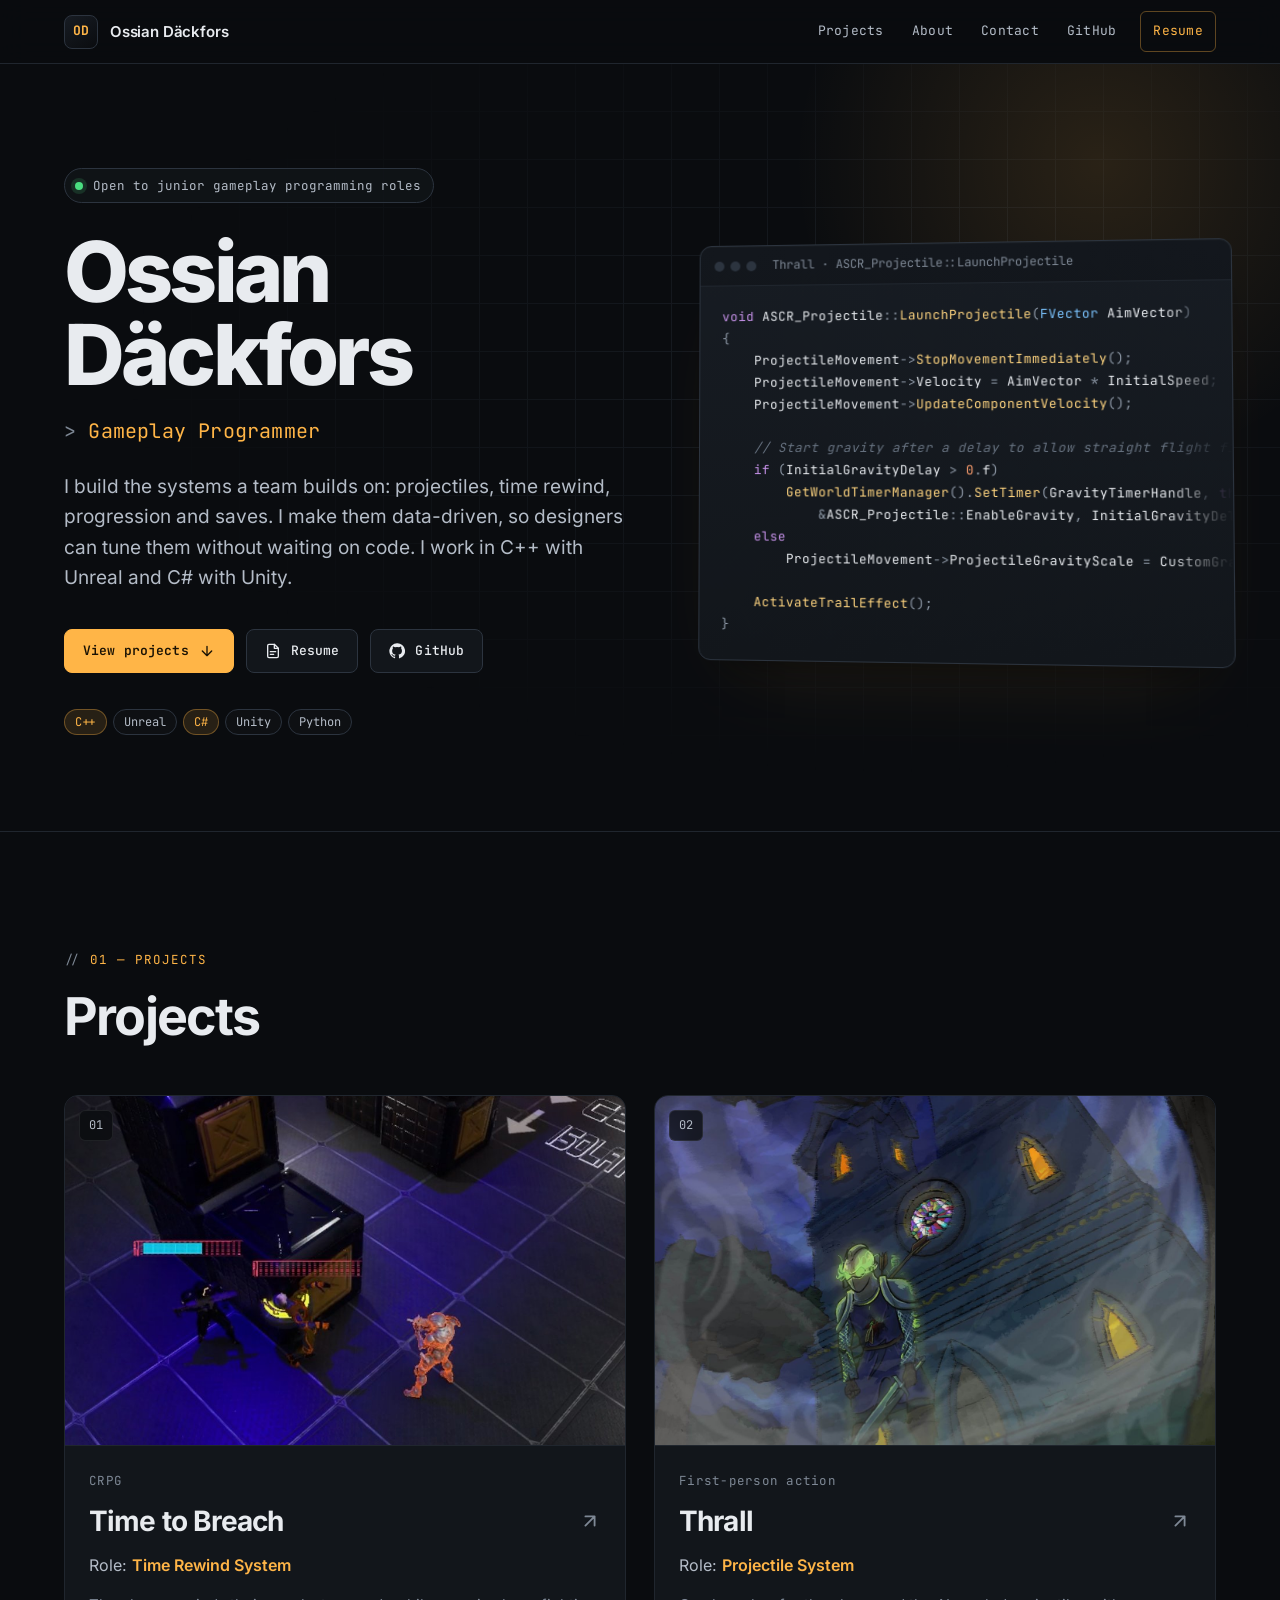
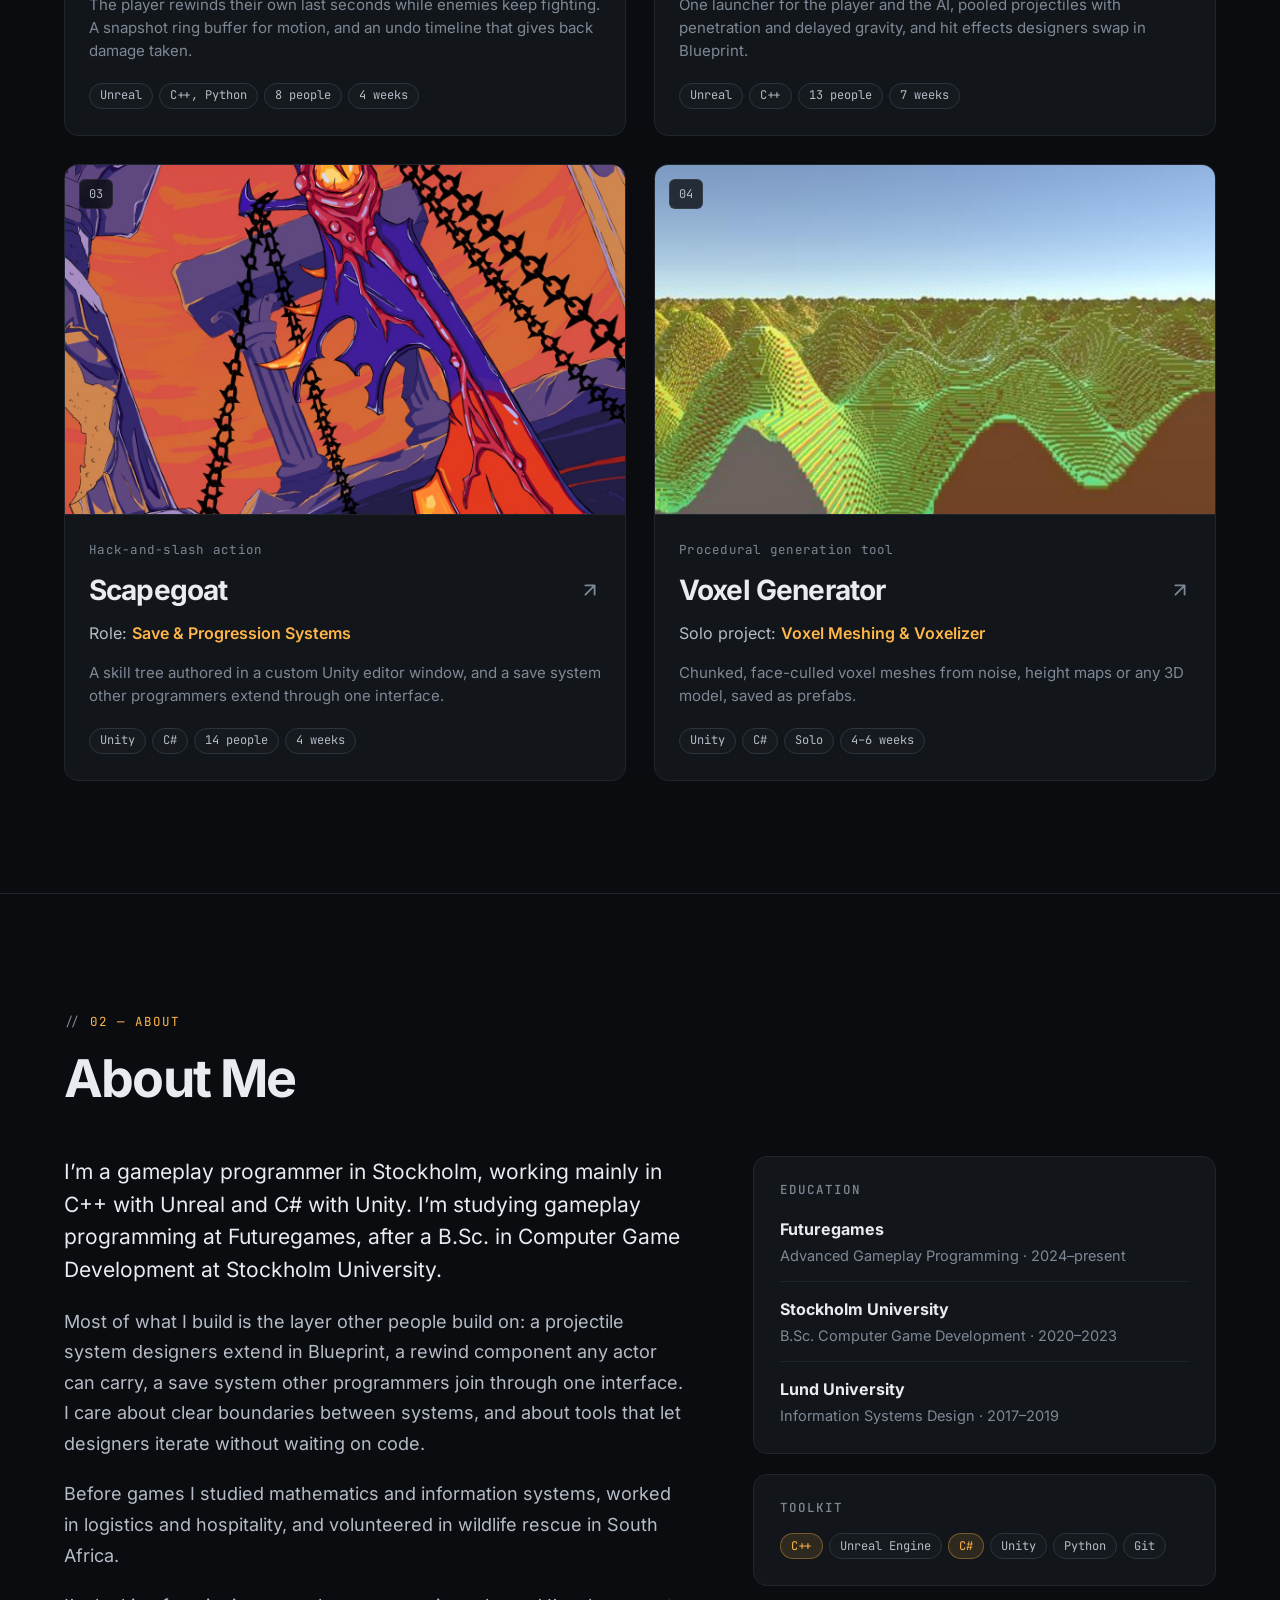
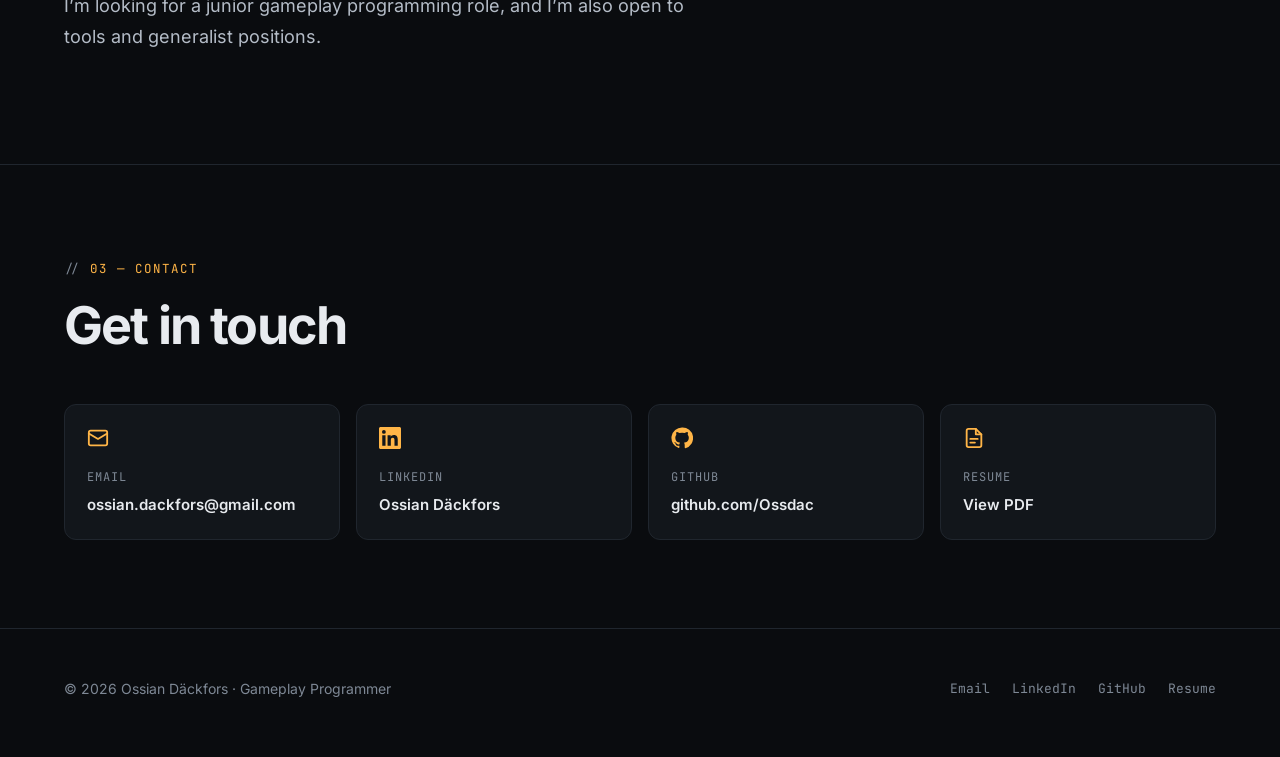
==== commit cdebc0a1: "Refresh portfolio content and project presentation Rework project pages and homepage copy around con" ====
--- a/index.html
+++ b/index.html
@@ -4,15 +4,15 @@
   <meta charset="utf-8">
   <meta name="viewport" content="width=device-width, initial-scale=1">
   <title>Ossian Däckfors — Gameplay Programmer</title>
-  <meta name="description" content="Portfolio of Ossian Däckfors, a gameplay programmer focused on gameplay systems, real-time simulation, and engine-level tools in C++ (Unreal) and C# (Unity).">
-  <link rel="canonical" href="https://ossian.games/">
+  <meta name="description" content="Portfolio of Ossian Däckfors, gameplay programmer: a time rewind system, a projectile system, save and progression systems and a voxel generator, built in C++ with Unreal and C# with Unity.">
+  <link rel="canonical" href="https://ossiandackfors.com/">
   <meta name="theme-color" content="#0a0c0f">
   <meta property="og:type" content="website">
   <meta property="og:site_name" content="Ossian Däckfors">
   <meta property="og:title" content="Ossian Däckfors — Gameplay Programmer">
-  <meta property="og:description" content="Gameplay systems, real-time simulation, and engine-level tools in C++ (Unreal) and C# (Unity).">
-  <meta property="og:url" content="https://ossian.games/">
-  <meta property="og:image" content="https://ossian.games/assets/img/thrall/closing.png">
+  <meta property="og:description" content="Gameplay systems in C++/Unreal and C#/Unity: time rewind, projectiles, progression, saves and voxel tools.">
+  <meta property="og:url" content="https://ossiandackfors.com/">
+  <meta property="og:image" content="https://ossiandackfors.com/assets/img/thrall/og.jpg">
   <meta name="twitter:card" content="summary_large_image">
   <link rel="icon" href="assets/img/favicon.svg" type="image/svg+xml">
   <link rel="preload" href="assets/fonts/inter-latin.woff2" as="font" type="font/woff2" crossorigin>
@@ -43,7 +43,7 @@
           <span class="status"><span class="status__dot" aria-hidden="true"></span>Open to junior gameplay programming roles</span>
           <h1 class="hero__title">Ossian<br>Däckfors</h1>
           <p class="hero__role">Gameplay Programmer</p>
-          <p class="hero__lede">Game programmer focused on gameplay systems, real-time simulation, and engine-level tools. I build systems that are modular, data-driven, and easy for designers to iterate on.</p>
+          <p class="hero__lede">I build the systems a team builds on: projectiles, time rewind, progression and saves. I make them data-driven, so designers can tune them without waiting on code. I work in C++ with Unreal and C# with Unity.</p>
           <div class="btn-row">
             <a class="btn btn--primary" href="#projects">View projects
               <svg viewBox="0 0 24 24" fill="none" stroke="currentColor" stroke-width="2" stroke-linecap="round" stroke-linejoin="round" aria-hidden="true"><path d="M12 5v14M19 12l-7 7-7-7"/></svg></a>
@@ -97,38 +97,20 @@
         <div class="project-grid">
           <article class="card">
             <div class="card__media">
-              <img src="assets/img/voxel-generator/card.png" alt="Voxel terrain generated from Perlin noise, with rolling green hills" width="660" height="662" loading="lazy" style="object-position: center 70%">
+              <img src="assets/img/time-to-breach/card.jpg" alt="Top-down view of a Time to Breach fight among crates on a neon-lit floor" width="964" height="964" loading="lazy">
               <span class="card__index">01</span>
-            </div>
-            <div class="card__body">
-              <p class="card__type">Voxel World/Asset Generation</p>
-              <h3 class="card__title"><a href="voxel-generator/">Voxel Generator</a>
-                <svg class="card__arrow" viewBox="0 0 24 24" fill="none" stroke="currentColor" stroke-width="2" stroke-linecap="round" stroke-linejoin="round" aria-hidden="true"><path d="M7 17 17 7M7 7h10v10"/></svg></h3>
-              <p class="card__role">Procedural terrain generation with chunk-based streaming</p>
-              <ul class="chips" aria-label="Project facts">
-                <li class="chip">Unity</li>
-                <li class="chip">C#</li>
-                <li class="chip">Solo project</li>
-                <li class="chip">4-6 weeks</li>
-              </ul>
-            </div>
-          </article>
-
-          <article class="card">
-            <div class="card__media">
-              <img src="assets/img/time-to-breach/card.png" alt="Top-down view of Time to Breach combat in a neon-lit sci-fi arena" width="964" height="964" loading="lazy">
-              <span class="card__index">02</span>
             </div>
             <div class="card__body">
               <p class="card__type">CRPG</p>
               <h3 class="card__title"><a href="time-to-breach/">Time to Breach</a>
                 <svg class="card__arrow" viewBox="0 0 24 24" fill="none" stroke="currentColor" stroke-width="2" stroke-linecap="round" stroke-linejoin="round" aria-hidden="true"><path d="M7 17 17 7M7 7h10v10"/></svg></h3>
               <p class="card__role">Role: <strong>Time Rewind System</strong></p>
+              <p class="card__desc">The player rewinds their own last seconds while enemies keep fighting. A snapshot ring buffer for motion, and an undo timeline that gives back damage taken.</p>
               <ul class="chips" aria-label="Project facts">
                 <li class="chip">Unreal</li>
                 <li class="chip">C++, Python</li>
                 <li class="chip">8 people</li>
-                <li class="chip">4 Weeks</li>
+                <li class="chip">4 weeks</li>
               </ul>
             </div>
           </article>
@@ -136,13 +118,14 @@
           <article class="card">
             <div class="card__media">
               <img src="assets/img/thrall/card.jpg" alt="Thrall key art: a possessed knight glowing green in front of a church at night" width="1448" height="1448" loading="lazy" style="object-position: center 60%">
-              <span class="card__index">03</span>
-            </div>
-            <div class="card__body">
-              <p class="card__type">Doom Shooter Action Game</p>
+              <span class="card__index">02</span>
+            </div>
+            <div class="card__body">
+              <p class="card__type">First-person action</p>
               <h3 class="card__title"><a href="thrall/">Thrall</a>
                 <svg class="card__arrow" viewBox="0 0 24 24" fill="none" stroke="currentColor" stroke-width="2" stroke-linecap="round" stroke-linejoin="round" aria-hidden="true"><path d="M7 17 17 7M7 7h10v10"/></svg></h3>
               <p class="card__role">Role: <strong>Projectile System</strong></p>
+              <p class="card__desc">One launcher for the player and the AI, pooled projectiles with penetration and delayed gravity, and hit effects designers swap in Blueprint.</p>
               <ul class="chips" aria-label="Project facts">
                 <li class="chip">Unreal</li>
                 <li class="chip">C++</li>
@@ -154,14 +137,15 @@
 
           <article class="card">
             <div class="card__media">
-              <img src="assets/img/scapegoat/card.png" alt="Scapegoat key art: a chained, blood-powered sword among ruined pillars" width="1448" height="1448" loading="lazy">
-              <span class="card__index">04</span>
-            </div>
-            <div class="card__body">
-              <p class="card__type">Hack and Slash Action Game</p>
+              <img src="assets/img/scapegoat/card.jpg" alt="Scapegoat key art: a chained, blood-powered sword among ruined pillars" width="1200" height="1200" loading="lazy">
+              <span class="card__index">03</span>
+            </div>
+            <div class="card__body">
+              <p class="card__type">Hack-and-slash action</p>
               <h3 class="card__title"><a href="scapegoat/">Scapegoat</a>
                 <svg class="card__arrow" viewBox="0 0 24 24" fill="none" stroke="currentColor" stroke-width="2" stroke-linecap="round" stroke-linejoin="round" aria-hidden="true"><path d="M7 17 17 7M7 7h10v10"/></svg></h3>
               <p class="card__role">Role: <strong>Save &amp; Progression Systems</strong></p>
+              <p class="card__desc">A skill tree authored in a custom Unity editor window, and a save system other programmers extend through one interface.</p>
               <ul class="chips" aria-label="Project facts">
                 <li class="chip">Unity</li>
                 <li class="chip">C#</li>
@@ -170,6 +154,26 @@
               </ul>
             </div>
           </article>
+
+          <article class="card">
+            <div class="card__media">
+              <img src="assets/img/voxel-generator/card.jpg" alt="Voxel terrain generated from Perlin noise, with rolling green hills" width="660" height="662" loading="lazy" style="object-position: center 70%">
+              <span class="card__index">04</span>
+            </div>
+            <div class="card__body">
+              <p class="card__type">Procedural generation tool</p>
+              <h3 class="card__title"><a href="voxel-generator/">Voxel Generator</a>
+                <svg class="card__arrow" viewBox="0 0 24 24" fill="none" stroke="currentColor" stroke-width="2" stroke-linecap="round" stroke-linejoin="round" aria-hidden="true"><path d="M7 17 17 7M7 7h10v10"/></svg></h3>
+              <p class="card__role">Solo project: <strong>Voxel Meshing &amp; Voxelizer</strong></p>
+              <p class="card__desc">Chunked, face-culled voxel meshes from noise, height maps or any 3D model, saved as prefabs.</p>
+              <ul class="chips" aria-label="Project facts">
+                <li class="chip">Unity</li>
+                <li class="chip">C#</li>
+                <li class="chip">Solo</li>
+                <li class="chip">4–6 weeks</li>
+              </ul>
+            </div>
+          </article>
         </div>
       </div>
     </section>
@@ -185,19 +189,19 @@
 
         <div class="about">
           <div class="about__text">
-            <p>I’m Ossian Däckfors, a game programmer focused on gameplay systems, real-time simulation, and engine-level tools. I study Game Programming at Futuregames, working mainly in C++ (Unreal) and C# (Unity).</p>
-            <p>I build systems that are modular, data-driven, and easy for designers to iterate on. My work centers on making technical features that feel good to use and integrate cleanly with the rest of production.</p>
-            <p>Before Futuregames I studied mathematics and information science, worked in logistics and hospitality, and volunteered in wildlife rescue in South Africa—experiences that taught adaptability and structured problem solving, both useful in game development.</p>
-            <p>I’m currently looking for a junior position in gameplay programming, but I’m also open to tools or generalist roles where strong technical communication and system design are valuable.</p>
+            <p>I’m a gameplay programmer in Stockholm, working mainly in C++ with Unreal and C# with Unity. I’m studying gameplay programming at Futuregames, after a B.Sc. in Computer Game Development at Stockholm University.</p>
+            <p>Most of what I build is the layer other people build on: a projectile system designers extend in Blueprint, a rewind component any actor can carry, a save system other programmers join through one interface. I care about clear boundaries between systems, and about tools that let designers iterate without waiting on code.</p>
+            <p>Before games I studied mathematics and information systems, worked in logistics and hospitality, and volunteered in wildlife rescue in South Africa.</p>
+            <p>I’m looking for a junior gameplay programming role, and I’m also open to tools and generalist positions.</p>
           </div>
 
           <div>
             <div class="aside-box">
-              <h3>Selected Projects</h3>
-              <ul class="selected">
-                <li><a href="thrall/"><strong>Thrall</strong><span>Modular projectile system built in Unreal (C++ / pooled + data-driven)</span></a></li>
-                <li><a href="time-to-breach/"><strong>Time to Breach</strong><span>Player-only rewind component with state ring buffer and event reversal</span></a></li>
-                <li><a href="voxel-generator/"><strong>Voxel Generator</strong><span>Procedural terrain generation with chunk-based streaming</span></a></li>
+              <h3>Education</h3>
+              <ul class="edu">
+                <li><strong>Futuregames</strong><span>Advanced Gameplay Programming · 2024–present</span></li>
+                <li><strong>Stockholm University</strong><span>B.Sc. Computer Game Development · 2020–2023</span></li>
+                <li><strong>Lund University</strong><span>Information Systems Design · 2017–2019</span></li>
               </ul>
             </div>
             <div class="aside-box">
@@ -208,6 +212,7 @@
                 <li class="chip chip--accent">C#</li>
                 <li class="chip">Unity</li>
                 <li class="chip">Python</li>
+                <li class="chip">Git</li>
               </ul>
             </div>
           </div>
--- a/assets/css/site.css
+++ b/assets/css/site.css
@@ -1,4 +1,4 @@
-/* ossian.games — site styles */
+/* ossiandackfors.com — site styles */
 
 @font-face {
   font-family: "Inter";
@@ -529,6 +529,7 @@
 
 .card__role { color: var(--text-2); font-size: 16px; }
 .card__role strong { color: var(--accent); font-weight: 600; }
+.card__desc { color: var(--muted); font-size: 15px; line-height: 1.55; }
 
 .card .chips { margin-top: auto; padding-top: 6px; }
 
@@ -562,14 +563,10 @@
   margin-bottom: 18px;
 }
 
-.selected { list-style: none; margin: 0; padding: 0; }
-.selected li + li { border-top: 1px solid var(--line); }
-.selected a { display: block; padding: 14px 0; }
-.selected li:first-child a { padding-top: 0; }
-.selected li:last-child a { padding-bottom: 0; }
-.selected strong { display: block; font-size: 17px; transition: color 0.15s; }
-.selected span { display: block; margin-top: 2px; font-size: 15px; color: var(--muted); line-height: 1.5; }
-.selected a:hover strong { color: var(--accent); }
+.edu { list-style: none; margin: 0; padding: 0; }
+.edu li + li { margin-top: 14px; padding-top: 14px; border-top: 1px solid var(--line); }
+.edu strong { display: block; font-size: 16px; }
+.edu span { display: block; margin-top: 2px; font-size: 14.5px; line-height: 1.5; color: var(--muted); }
 
 /* ---------- Contact ---------- */
 
@@ -703,6 +700,7 @@
   top: calc(var(--header-h) + 32px);
   align-self: start;
   max-height: calc(100vh - var(--header-h) - 64px);
+  overflow-x: hidden;
   overflow-y: auto;
   scrollbar-width: thin;
 }
@@ -723,6 +721,7 @@
   font-size: 13.5px;
   line-height: 1.4;
   color: var(--muted);
+  overflow-wrap: anywhere;
   transition: color 0.15s, border-color 0.15s;
 }
 .toc a:hover { color: var(--text); }
@@ -833,6 +832,34 @@
 .compare h5 { margin: 0 0 8px; font-family: var(--font-mono); font-size: 12px; font-weight: 500; letter-spacing: 0.08em; text-transform: uppercase; color: var(--accent); }
 .compare p + p, .compare p + ul, .compare ul + p { margin-top: 10px; }
 
+/* Flow: a row of steps joined by arrows (stacks vertically on phones) */
+.prose ol.flow {
+  display: grid;
+  grid-auto-flow: column;
+  grid-auto-columns: minmax(0, 1fr);
+  gap: 28px;
+  margin-top: 28px;
+}
+.prose ol.flow > li {
+  padding: 14px 16px;
+  border: 1px solid var(--line);
+  border-radius: 10px;
+  background: var(--surface);
+}
+.prose ol.flow > li + li { margin-top: 0; }
+.prose ol.flow > li::before { content: none; }
+.prose ol.flow > li + li::after {
+  content: "→";
+  position: absolute;
+  left: -21px;
+  top: 50%;
+  transform: translateY(-50%);
+  font-family: var(--font-mono);
+  color: var(--accent);
+}
+.flow__k { display: block; font-family: var(--font-mono); font-size: 13px; font-weight: 600; color: var(--text); }
+.flow__v { display: block; margin-top: 4px; font-size: 14px; line-height: 1.45; color: var(--muted); }
+
 /* ---------- Figures ---------- */
 
 .fig { margin: 36px 0; }
@@ -864,6 +891,10 @@
 .fig--pad img { border-radius: 4px; }
 .fig--row .fig__frame { flex-direction: column; padding: 16px; }
 .fig--row img { border-radius: 4px; }
+.fig--pair .fig__frame { display: grid; grid-template-columns: repeat(2, minmax(0, 1fr)); align-items: center; padding: 16px; }
+.fig--pair img { border-radius: 4px; max-height: 520px; }
+/* Looping clips: <video autoplay muted loop playsinline> inside .fig__frame */
+.fig video { display: block; width: 100%; height: auto; }
 .fig figcaption {
   display: flex;
   gap: 10px;
@@ -1080,6 +1111,9 @@
   .spec-wrap .spec { border-left: 0; border-right: 0; }
   .contact-grid { grid-template-columns: minmax(0, 1fr); }
   .compare { grid-template-columns: minmax(0, 1fr); }
+  .prose ol.flow { grid-auto-flow: row; gap: 26px; }
+  .prose ol.flow > li + li::after { content: "↓"; left: 50%; top: -24px; transform: translateX(-50%); }
+  .fig--pair .fig__frame { grid-template-columns: minmax(0, 1fr); }
   .pager { grid-template-columns: minmax(0, 1fr); }
   .pager .pager__next { text-align: left; }
   .project-cta { padding: 24px; }
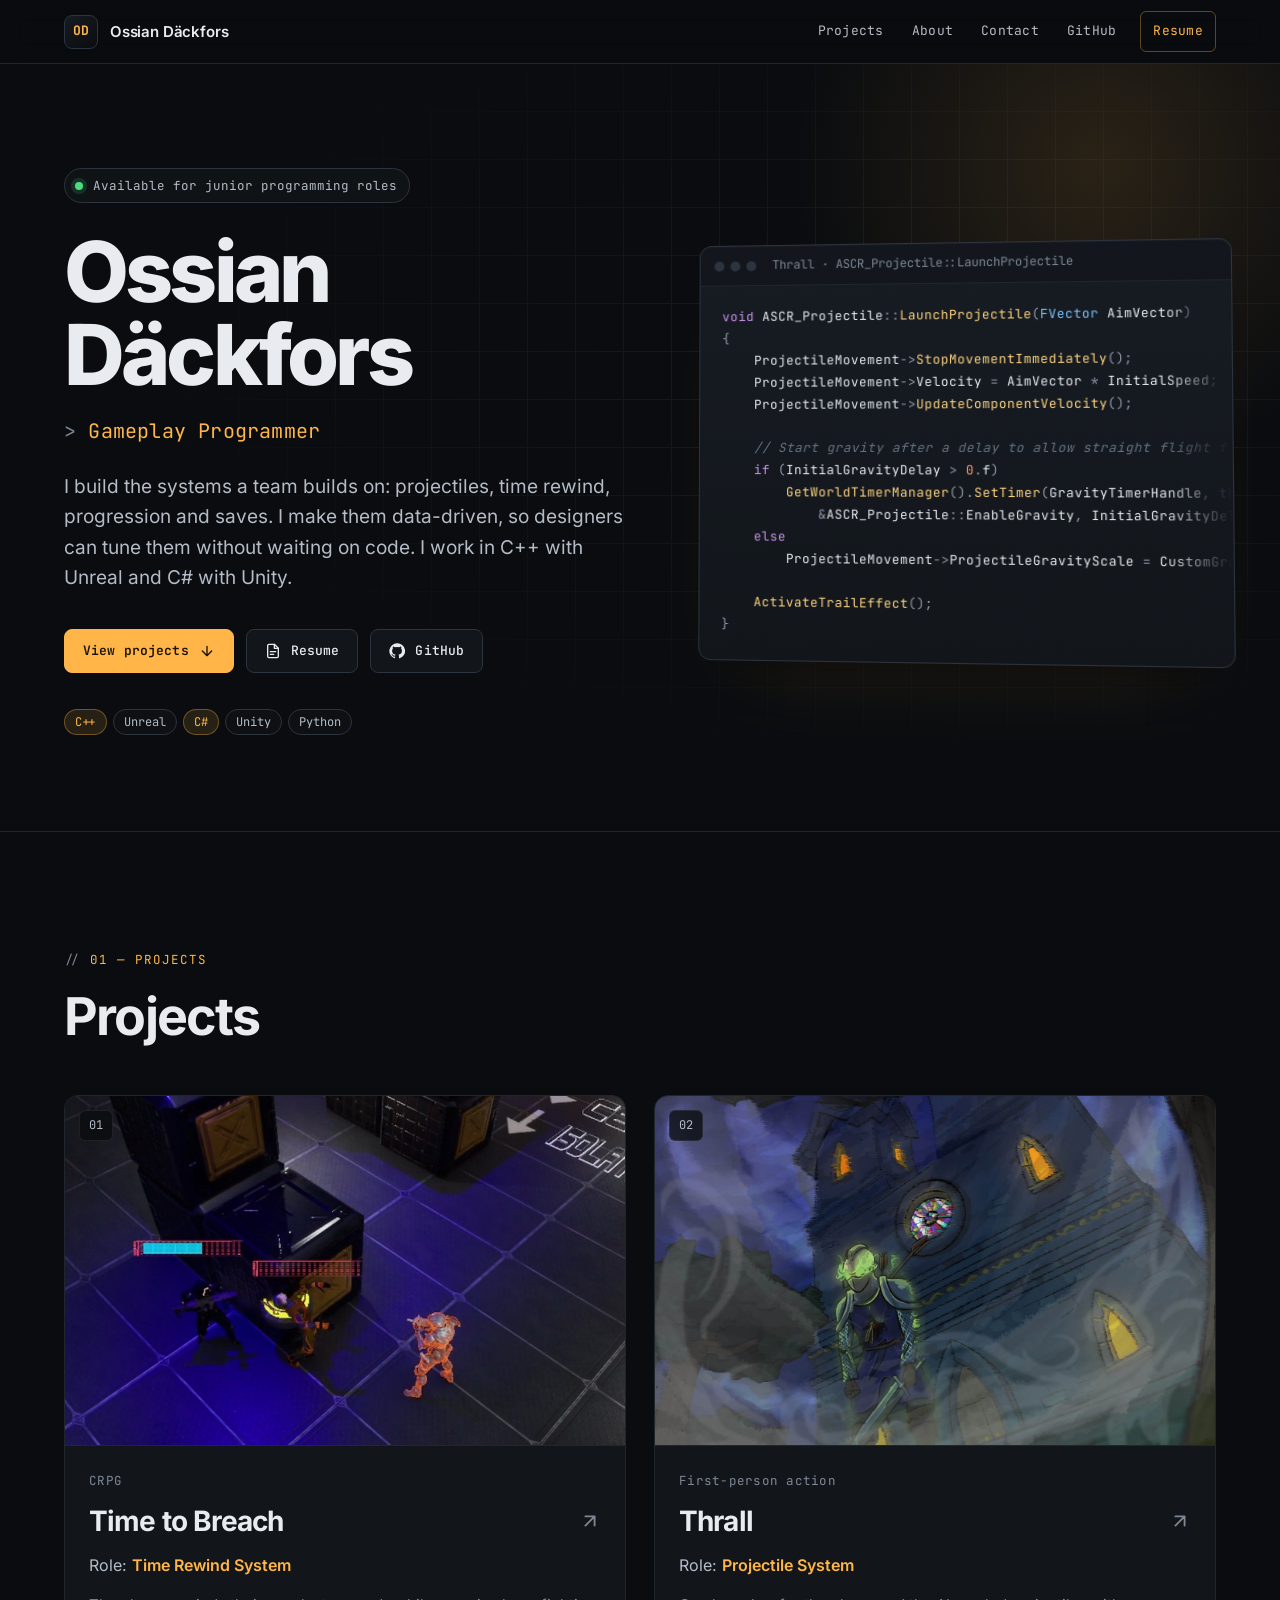
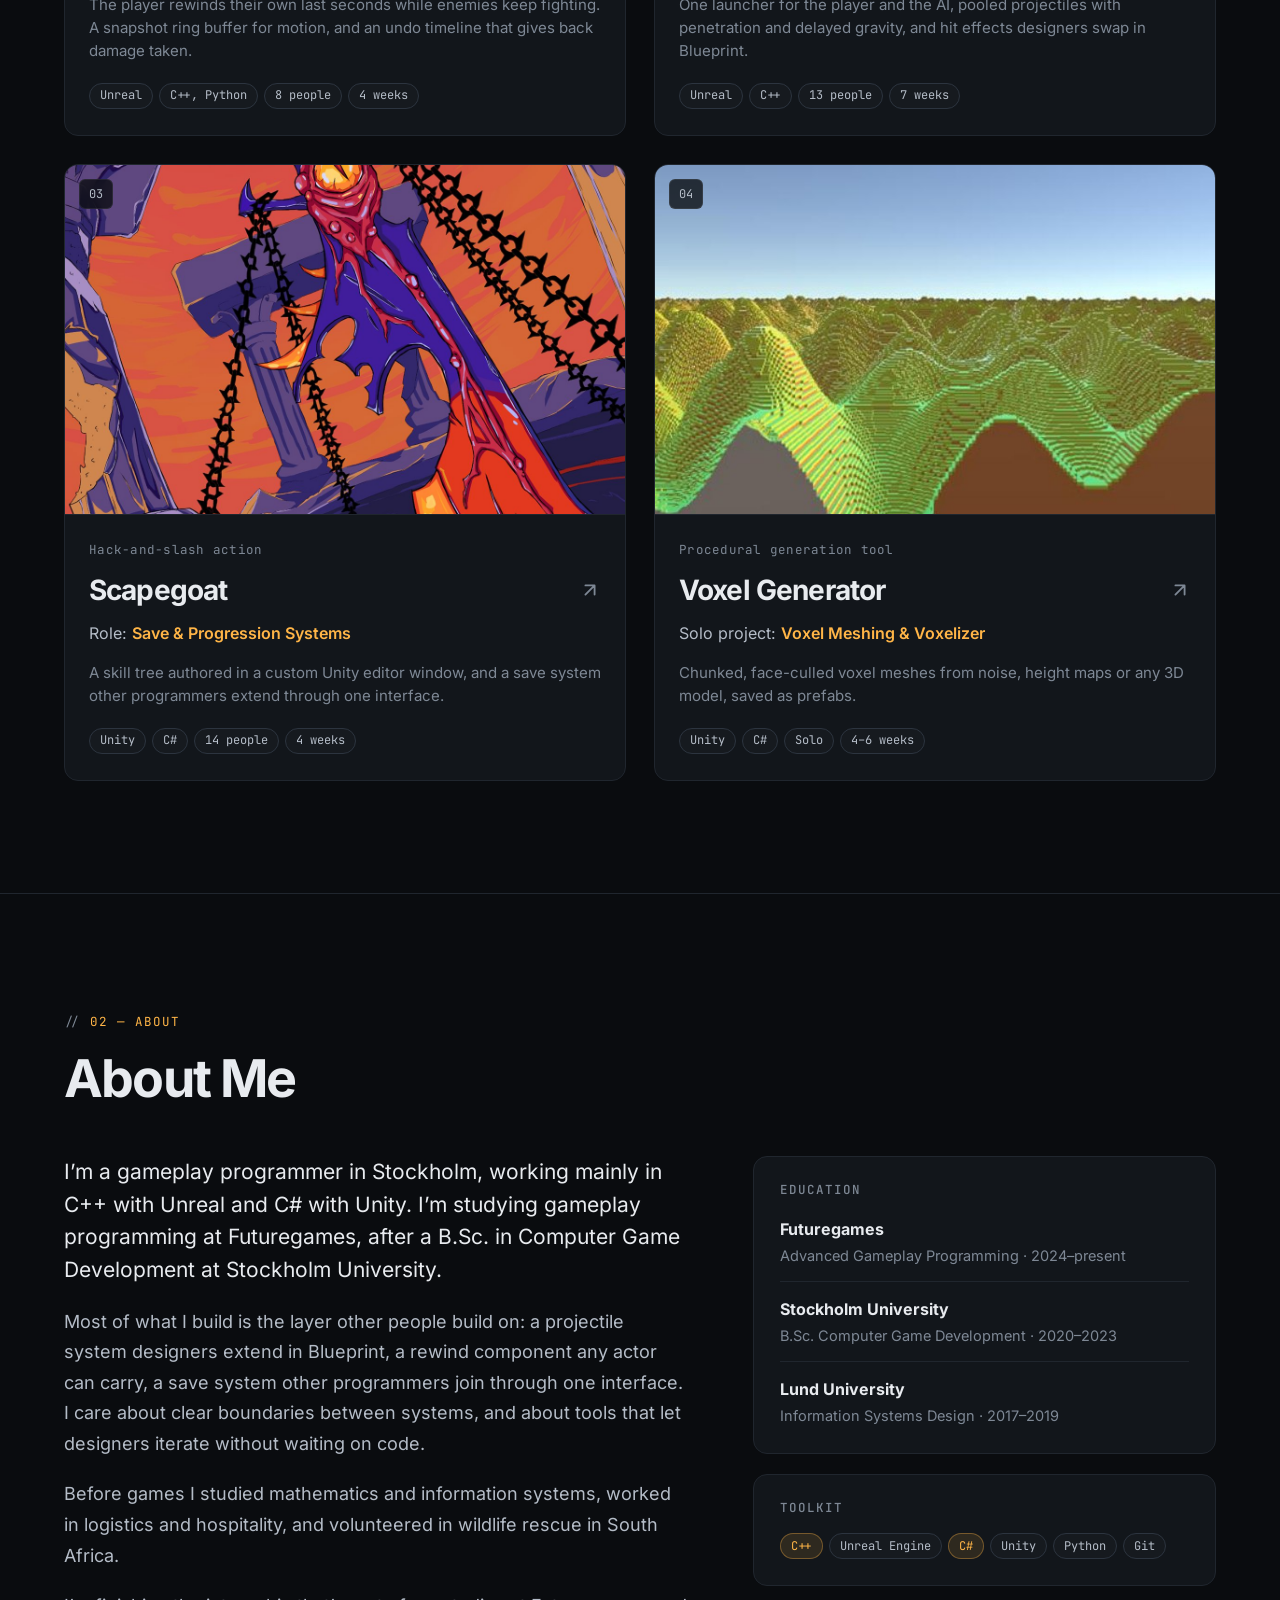
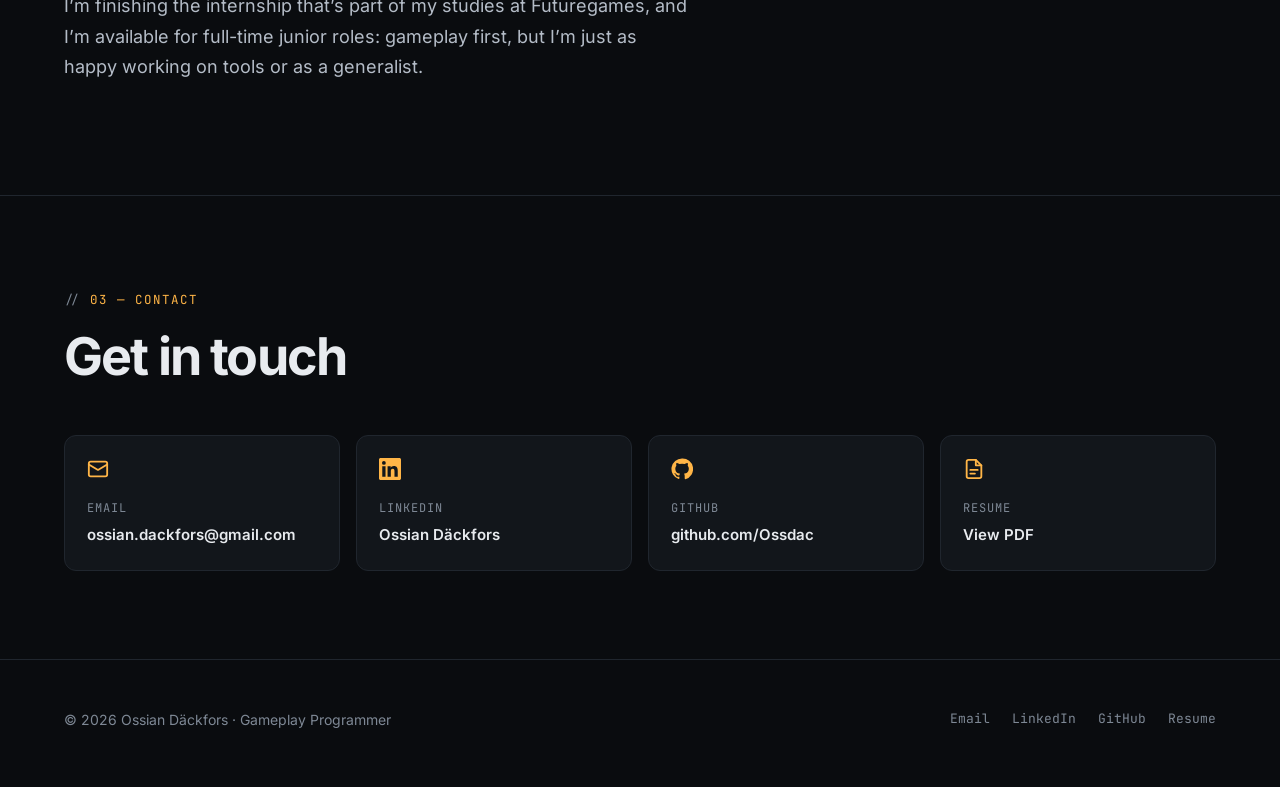
==== commit 04b7b413: "Update resume availability messaging Refreshes the website and resume copy to reflect internship com" ====
--- a/index.html
+++ b/index.html
@@ -40,7 +40,7 @@
     <section class="hero">
       <div class="container hero__grid">
         <div>
-          <span class="status"><span class="status__dot" aria-hidden="true"></span>Open to junior gameplay programming roles</span>
+          <span class="status"><span class="status__dot" aria-hidden="true"></span>Available for junior programming roles</span>
           <h1 class="hero__title">Ossian<br>Däckfors</h1>
           <p class="hero__role">Gameplay Programmer</p>
           <p class="hero__lede">I build the systems a team builds on: projectiles, time rewind, progression and saves. I make them data-driven, so designers can tune them without waiting on code. I work in C++ with Unreal and C# with Unity.</p>
@@ -192,7 +192,7 @@
             <p>I’m a gameplay programmer in Stockholm, working mainly in C++ with Unreal and C# with Unity. I’m studying gameplay programming at Futuregames, after a B.Sc. in Computer Game Development at Stockholm University.</p>
             <p>Most of what I build is the layer other people build on: a projectile system designers extend in Blueprint, a rewind component any actor can carry, a save system other programmers join through one interface. I care about clear boundaries between systems, and about tools that let designers iterate without waiting on code.</p>
             <p>Before games I studied mathematics and information systems, worked in logistics and hospitality, and volunteered in wildlife rescue in South Africa.</p>
-            <p>I’m looking for a junior gameplay programming role, and I’m also open to tools and generalist positions.</p>
+            <p>I’m finishing the internship that’s part of my studies at Futuregames, and I’m available for full-time junior roles: gameplay first, but I’m just as happy working on tools or as a generalist.</p>
           </div>
 
           <div>
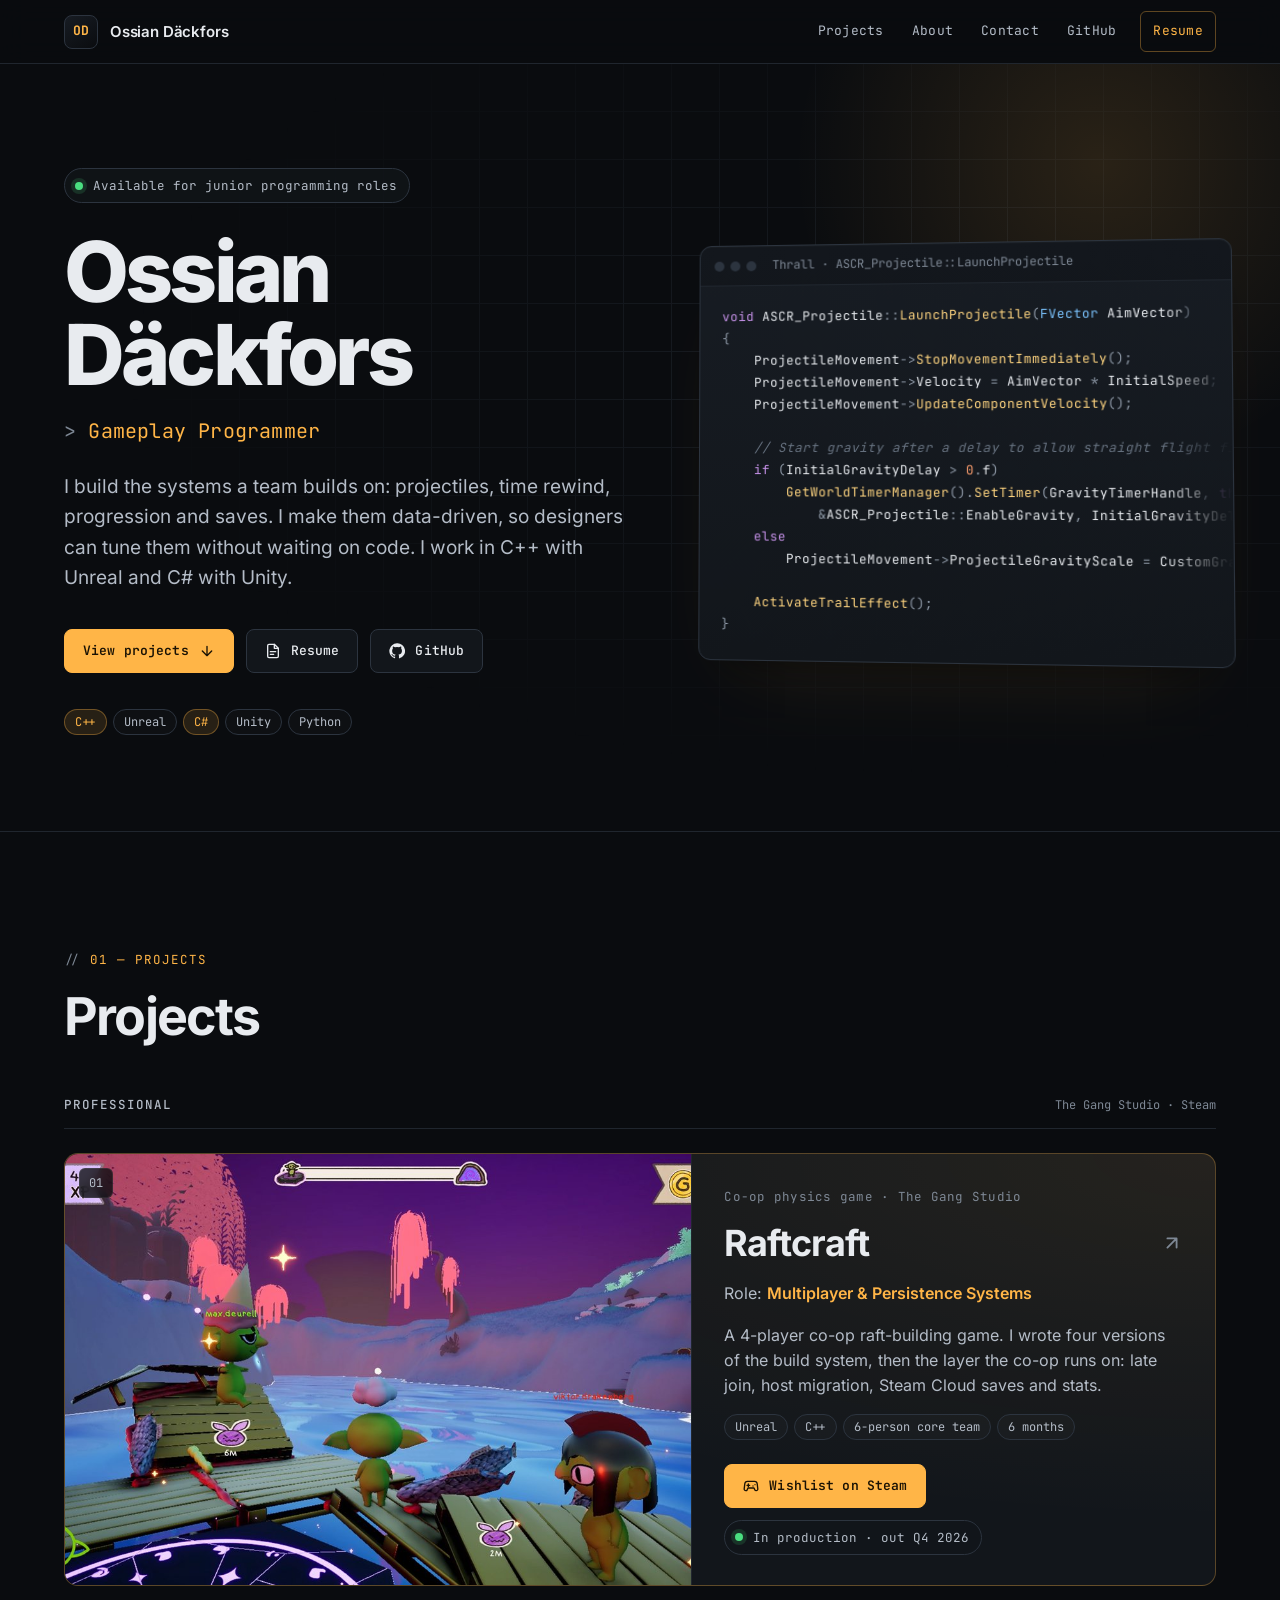
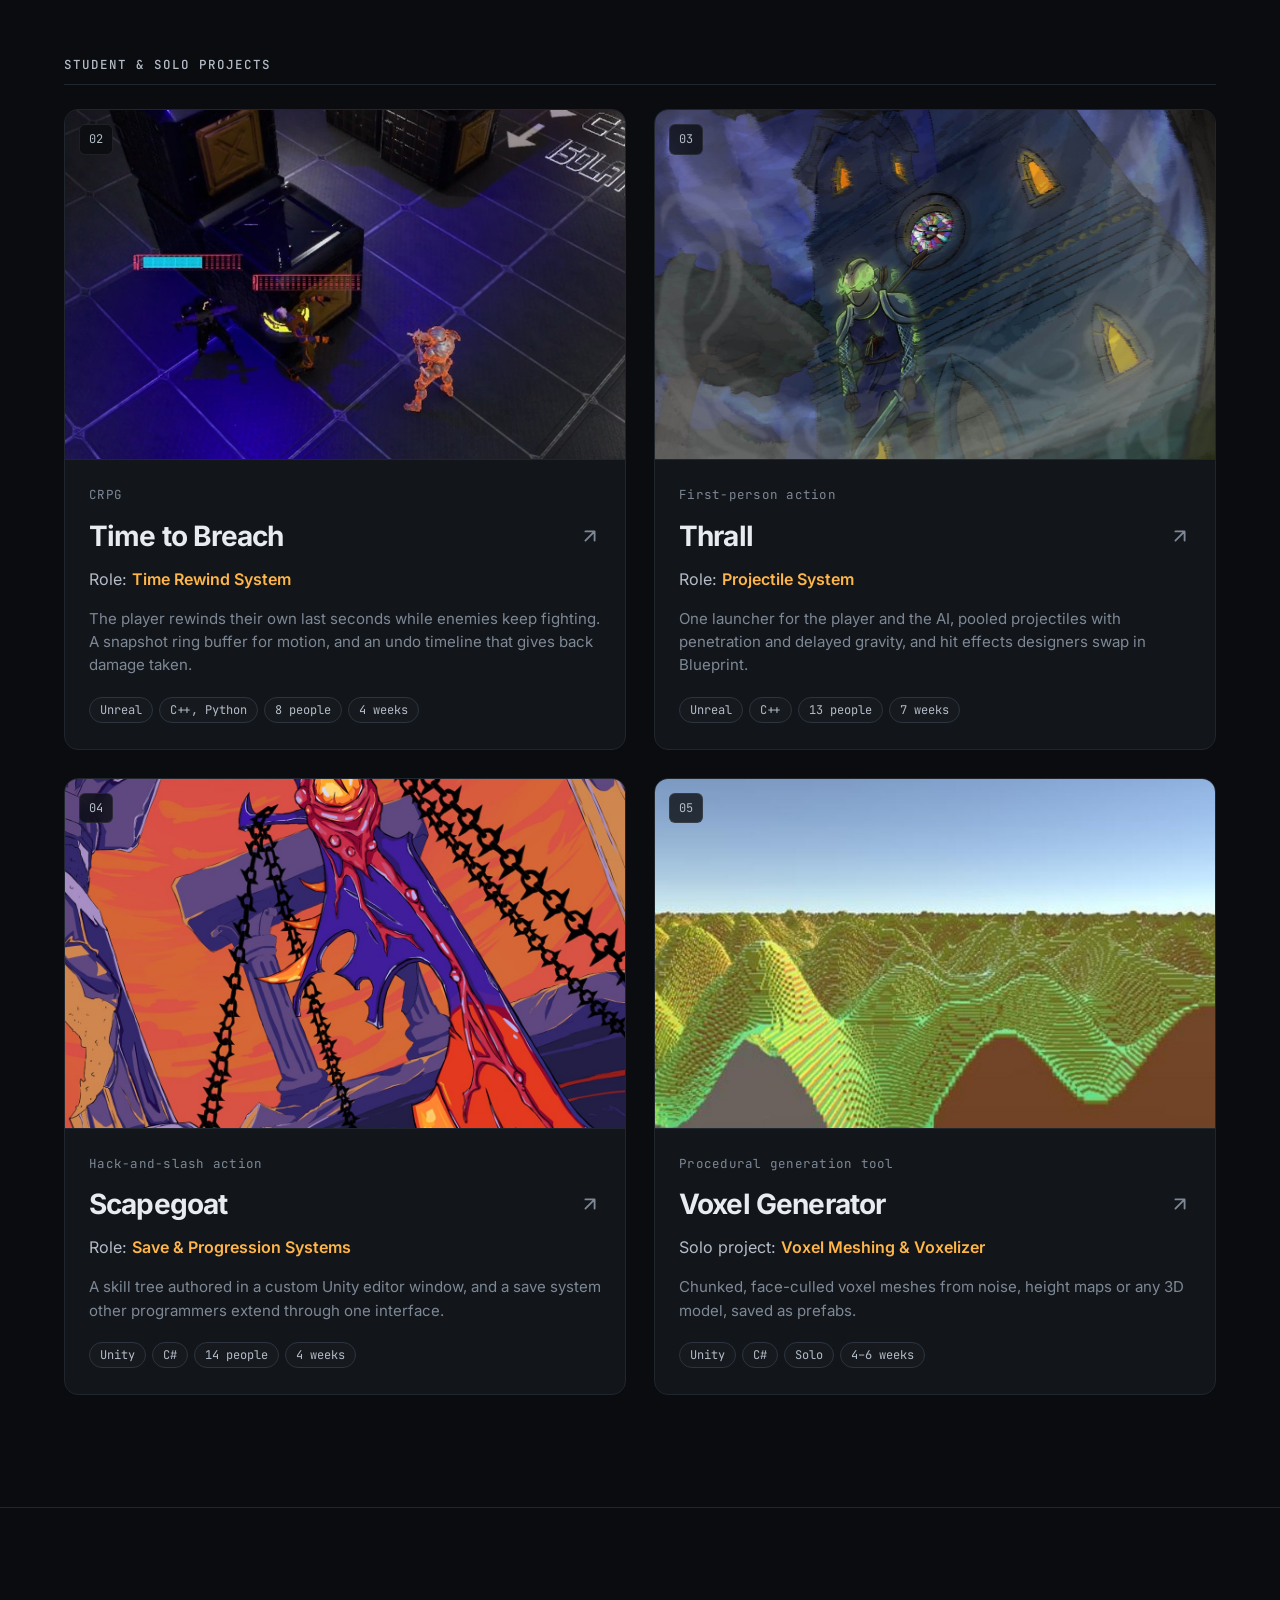
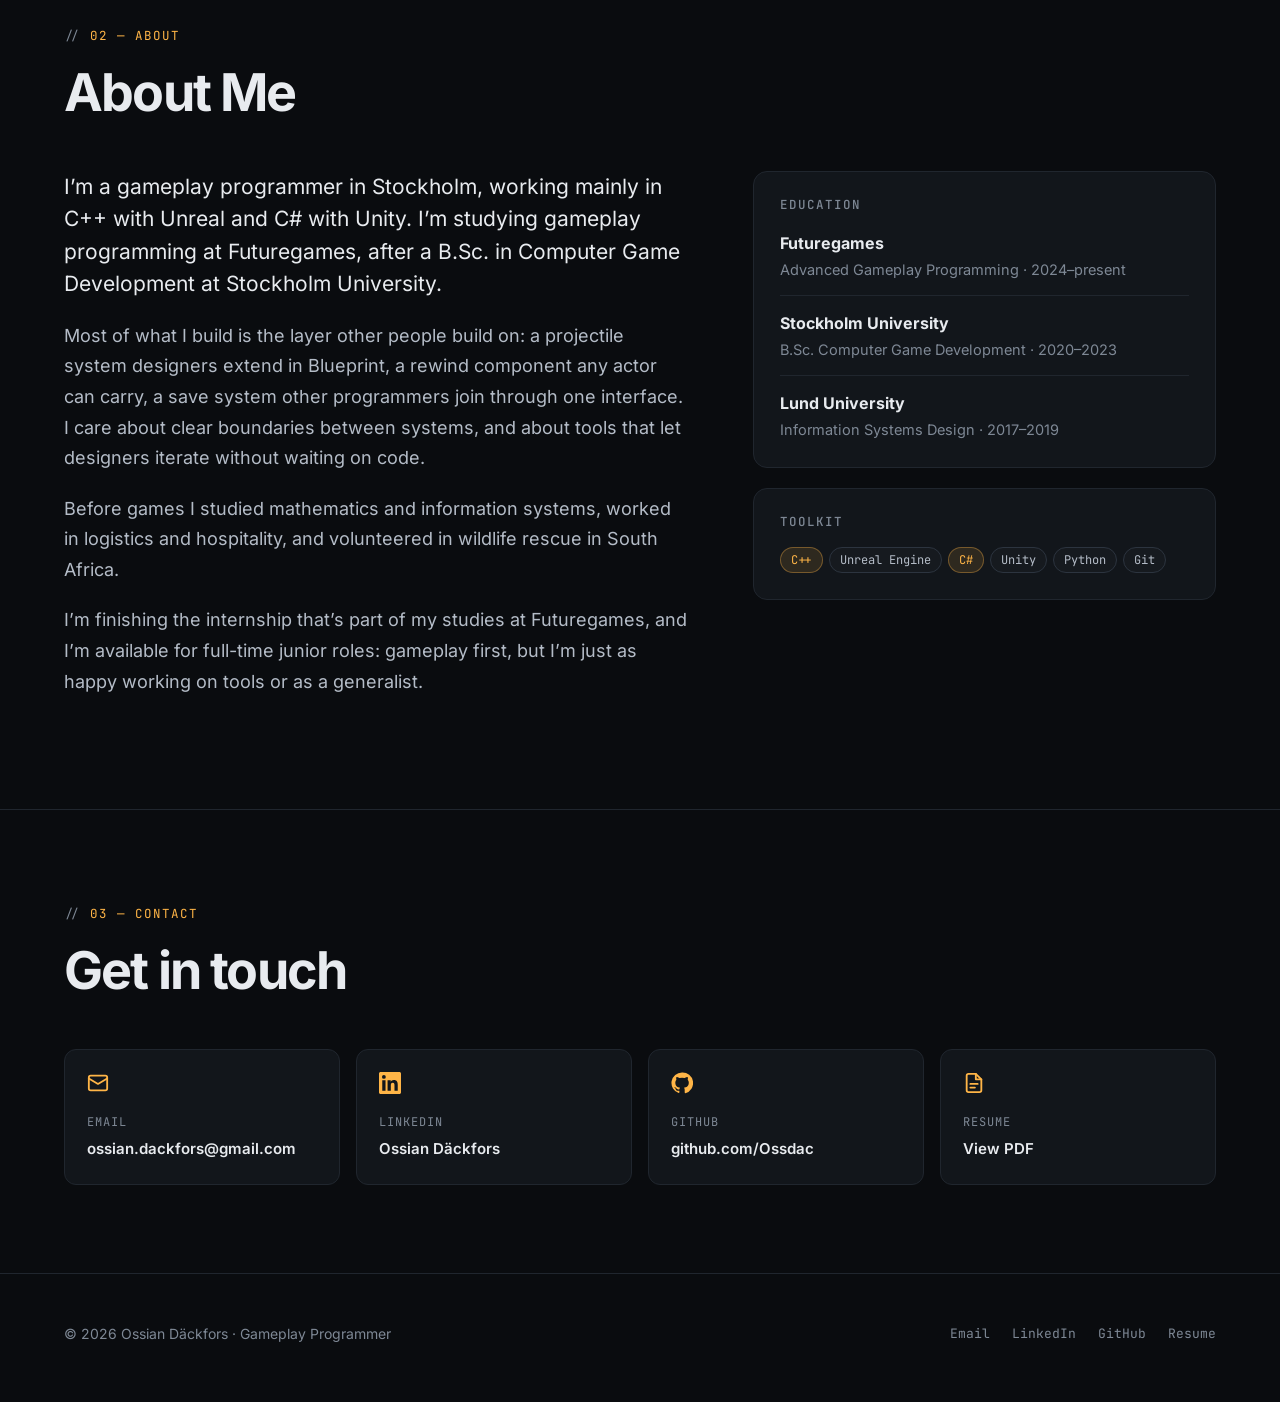
==== commit b7862972: "Add Raftcraft portfolio project Adds a detailed Raftcraft project page with gameplay assets, technic" ====
--- a/index.html
+++ b/index.html
@@ -94,16 +94,50 @@
           </div>
         </div>
 
+        <div class="group-head">
+          <h3>Professional</h3>
+          <span>The Gang Studio · Steam</span>
+        </div>
+
+        <article class="card card--feature">
+          <div class="card__media">
+            <img src="assets/img/raftcraft/card.jpg" alt="Raftcraft gameplay: three goblins on a raft of wooden pallets drifting down a blue river through a pink forest" width="1200" height="675" loading="lazy">
+            <span class="card__index">01</span>
+          </div>
+          <div class="card__body">
+            <p class="card__type">Co-op physics game · The Gang Studio</p>
+            <h4 class="card__title"><a href="raftcraft/">Raftcraft</a>
+              <svg class="card__arrow" viewBox="0 0 24 24" fill="none" stroke="currentColor" stroke-width="2" stroke-linecap="round" stroke-linejoin="round" aria-hidden="true"><path d="M7 17 17 7M7 7h10v10"/></svg></h4>
+            <p class="card__role">Role: <strong>Multiplayer &amp; Persistence Systems</strong></p>
+            <p class="card__desc">A 4-player co-op raft-building game. I wrote four versions of the build system, then the layer the co-op runs on: late join, host migration, Steam Cloud saves and stats.</p>
+            <ul class="chips" aria-label="Project facts">
+              <li class="chip">Unreal</li>
+              <li class="chip">C++</li>
+              <li class="chip">6-person core team</li>
+              <li class="chip">6 months</li>
+            </ul>
+            <div class="card__actions">
+              <a class="btn btn--primary" href="https://store.steampowered.com/app/5209580/Raftcraft/" target="_blank" rel="noopener">
+                <svg viewBox="0 0 24 24" fill="none" stroke="currentColor" stroke-width="2" stroke-linecap="round" stroke-linejoin="round" aria-hidden="true"><path d="M6 11h4M8 9v4M15 12h.01M18 10h.01"/><path d="M17.32 5H6.68a4 4 0 0 0-3.98 3.59l-.9 7.64A2.5 2.5 0 0 0 4.27 19c.84 0 1.6-.47 1.98-1.21L7.5 15h9l1.25 2.79A2.24 2.24 0 0 0 19.73 19a2.5 2.5 0 0 0 2.47-2.77l-.9-7.64A4 4 0 0 0 17.32 5z"/></svg>Wishlist on Steam</a>
+              <span class="status"><span class="status__dot" aria-hidden="true"></span>In production · out Q4 2026</span>
+            </div>
+          </div>
+        </article>
+
+        <div class="group-head">
+          <h3>Student &amp; solo projects</h3>
+        </div>
+
         <div class="project-grid">
           <article class="card">
             <div class="card__media">
               <img src="assets/img/time-to-breach/card.jpg" alt="Top-down view of a Time to Breach fight among crates on a neon-lit floor" width="964" height="964" loading="lazy">
-              <span class="card__index">01</span>
+              <span class="card__index">02</span>
             </div>
             <div class="card__body">
               <p class="card__type">CRPG</p>
-              <h3 class="card__title"><a href="time-to-breach/">Time to Breach</a>
-                <svg class="card__arrow" viewBox="0 0 24 24" fill="none" stroke="currentColor" stroke-width="2" stroke-linecap="round" stroke-linejoin="round" aria-hidden="true"><path d="M7 17 17 7M7 7h10v10"/></svg></h3>
+              <h4 class="card__title"><a href="time-to-breach/">Time to Breach</a>
+                <svg class="card__arrow" viewBox="0 0 24 24" fill="none" stroke="currentColor" stroke-width="2" stroke-linecap="round" stroke-linejoin="round" aria-hidden="true"><path d="M7 17 17 7M7 7h10v10"/></svg></h4>
               <p class="card__role">Role: <strong>Time Rewind System</strong></p>
               <p class="card__desc">The player rewinds their own last seconds while enemies keep fighting. A snapshot ring buffer for motion, and an undo timeline that gives back damage taken.</p>
               <ul class="chips" aria-label="Project facts">
@@ -118,12 +152,12 @@
           <article class="card">
             <div class="card__media">
               <img src="assets/img/thrall/card.jpg" alt="Thrall key art: a possessed knight glowing green in front of a church at night" width="1448" height="1448" loading="lazy" style="object-position: center 60%">
-              <span class="card__index">02</span>
+              <span class="card__index">03</span>
             </div>
             <div class="card__body">
               <p class="card__type">First-person action</p>
-              <h3 class="card__title"><a href="thrall/">Thrall</a>
-                <svg class="card__arrow" viewBox="0 0 24 24" fill="none" stroke="currentColor" stroke-width="2" stroke-linecap="round" stroke-linejoin="round" aria-hidden="true"><path d="M7 17 17 7M7 7h10v10"/></svg></h3>
+              <h4 class="card__title"><a href="thrall/">Thrall</a>
+                <svg class="card__arrow" viewBox="0 0 24 24" fill="none" stroke="currentColor" stroke-width="2" stroke-linecap="round" stroke-linejoin="round" aria-hidden="true"><path d="M7 17 17 7M7 7h10v10"/></svg></h4>
               <p class="card__role">Role: <strong>Projectile System</strong></p>
               <p class="card__desc">One launcher for the player and the AI, pooled projectiles with penetration and delayed gravity, and hit effects designers swap in Blueprint.</p>
               <ul class="chips" aria-label="Project facts">
@@ -138,12 +172,12 @@
           <article class="card">
             <div class="card__media">
               <img src="assets/img/scapegoat/card.jpg" alt="Scapegoat key art: a chained, blood-powered sword among ruined pillars" width="1200" height="1200" loading="lazy">
-              <span class="card__index">03</span>
+              <span class="card__index">04</span>
             </div>
             <div class="card__body">
               <p class="card__type">Hack-and-slash action</p>
-              <h3 class="card__title"><a href="scapegoat/">Scapegoat</a>
-                <svg class="card__arrow" viewBox="0 0 24 24" fill="none" stroke="currentColor" stroke-width="2" stroke-linecap="round" stroke-linejoin="round" aria-hidden="true"><path d="M7 17 17 7M7 7h10v10"/></svg></h3>
+              <h4 class="card__title"><a href="scapegoat/">Scapegoat</a>
+                <svg class="card__arrow" viewBox="0 0 24 24" fill="none" stroke="currentColor" stroke-width="2" stroke-linecap="round" stroke-linejoin="round" aria-hidden="true"><path d="M7 17 17 7M7 7h10v10"/></svg></h4>
               <p class="card__role">Role: <strong>Save &amp; Progression Systems</strong></p>
               <p class="card__desc">A skill tree authored in a custom Unity editor window, and a save system other programmers extend through one interface.</p>
               <ul class="chips" aria-label="Project facts">
@@ -158,12 +192,12 @@
           <article class="card">
             <div class="card__media">
               <img src="assets/img/voxel-generator/card.jpg" alt="Voxel terrain generated from Perlin noise, with rolling green hills" width="660" height="662" loading="lazy" style="object-position: center 70%">
-              <span class="card__index">04</span>
+              <span class="card__index">05</span>
             </div>
             <div class="card__body">
               <p class="card__type">Procedural generation tool</p>
-              <h3 class="card__title"><a href="voxel-generator/">Voxel Generator</a>
-                <svg class="card__arrow" viewBox="0 0 24 24" fill="none" stroke="currentColor" stroke-width="2" stroke-linecap="round" stroke-linejoin="round" aria-hidden="true"><path d="M7 17 17 7M7 7h10v10"/></svg></h3>
+              <h4 class="card__title"><a href="voxel-generator/">Voxel Generator</a>
+                <svg class="card__arrow" viewBox="0 0 24 24" fill="none" stroke="currentColor" stroke-width="2" stroke-linecap="round" stroke-linejoin="round" aria-hidden="true"><path d="M7 17 17 7M7 7h10v10"/></svg></h4>
               <p class="card__role">Solo project: <strong>Voxel Meshing &amp; Voxelizer</strong></p>
               <p class="card__desc">Chunked, face-culled voxel meshes from noise, height maps or any 3D model, saved as prefabs.</p>
               <ul class="chips" aria-label="Project facts">
--- a/assets/css/site.css
+++ b/assets/css/site.css
@@ -40,6 +40,12 @@
   --tok-number: #f79b6c;
   --tok-comment: #66717f;
   --tok-punct: #8f9aa8;
+
+  /* Chart series, in fixed order (validated for colour-blind separation on --surface) */
+  --series-1: #3987e5;
+  --series-2: #d95926;
+  --series-3: #199e70;
+  --series-4: #c98500;
 
   --font-sans: "Inter", ui-sans-serif, system-ui, -apple-system, "Segoe UI", Roboto, sans-serif;
   --font-mono: "JetBrains Mono", ui-monospace, "Cascadia Code", Consolas, monospace;
@@ -533,6 +539,56 @@
 
 .card .chips { margin-top: auto; padding-top: 6px; }
 
+/* Groups inside #projects: a small label over each set of cards */
+.group-head {
+  display: flex;
+  flex-wrap: wrap;
+  align-items: baseline;
+  justify-content: space-between;
+  gap: 4px 16px;
+  margin-bottom: 24px;
+  padding-bottom: 12px;
+  border-bottom: 1px solid var(--line);
+}
+.group-head h3 {
+  font-family: var(--font-mono);
+  font-size: 12.5px;
+  font-weight: 500;
+  letter-spacing: 0.08em;
+  text-transform: uppercase;
+  color: var(--text-2);
+}
+.group-head span { font-family: var(--font-mono); font-size: 12px; color: var(--muted); }
+.card + .group-head, .project-grid + .group-head { margin-top: 72px; }
+
+/* Featured card: media beside the body, with a Steam button above the card's stretched link */
+.card--feature {
+  display: grid;
+  grid-template-columns: minmax(0, 1.2fr) minmax(0, 1fr);
+  border-color: rgba(255, 181, 71, 0.3);
+  background:
+    radial-gradient(ellipse at top right, rgba(255, 181, 71, 0.08), transparent 60%),
+    var(--surface);
+}
+.card--feature:hover { border-color: rgba(255, 181, 71, 0.5); }
+.card--feature .card__media { aspect-ratio: auto; min-height: 320px; border-bottom: 0; border-right: 1px solid var(--line); }
+.card--feature .card__media img { position: absolute; inset: 0; }
+.card--feature .card__body { gap: 16px; padding: 32px 32px 30px; }
+.card--feature .card__title { font-size: 36px; }
+.card--feature .card__desc { font-size: 16px; color: var(--text-2); }
+.card--feature .chips { margin-top: 0; padding-top: 0; }
+
+.card__actions {
+  position: relative;
+  z-index: 1;
+  display: flex;
+  flex-wrap: wrap;
+  align-items: center;
+  gap: 12px;
+  margin-top: auto;
+  padding-top: 8px;
+}
+
 /* ---------- About ---------- */
 
 .about {
@@ -905,6 +961,35 @@
   color: var(--muted);
 }
 .fig figcaption::before { content: "fig." attr(data-n); color: var(--accent); white-space: nowrap; }
+
+/* Charts: inline SVG inside a .fig, a legend above and the data in a <details> table below */
+.viz__frame { display: block; padding: 18px 18px 14px; background: var(--surface); }
+.viz__legend { display: flex; flex-wrap: wrap; gap: 6px 18px; margin: 0 0 10px; padding: 0; list-style: none; font-size: 13px; color: var(--text-2); }
+.prose .viz__legend li { margin: 0; padding: 0; }
+.prose .viz__legend li::before { content: none; }
+.viz__swatch { display: inline-block; width: 10px; height: 10px; margin-right: 8px; border-radius: 2px; vertical-align: -1px; }
+.viz__count { margin-left: 4px; font-family: var(--font-mono); font-size: 12px; color: var(--muted); }
+.viz__scroll { overflow-x: auto; }
+.viz__svg { display: block; width: 100%; min-width: 600px; height: auto; overflow: visible; }
+.viz__s1 { fill: var(--series-1); background: var(--series-1); }
+.viz__s2 { fill: var(--series-2); background: var(--series-2); }
+.viz__s3 { fill: var(--series-3); background: var(--series-3); }
+.viz__s4 { fill: var(--series-4); background: var(--series-4); }
+.viz__grid { stroke: var(--line); stroke-width: 1; }
+.viz__base { stroke: var(--line-2); }
+.viz__marker { stroke: var(--line-2); stroke-width: 1; stroke-dasharray: 3 3; }
+.viz__band { fill: rgba(255, 255, 255, 0.025); }
+.viz__tick, .viz__note { font-family: var(--font-mono); font-size: 11px; fill: var(--muted); }
+.viz__note { fill: var(--text-2); }
+.viz__hit { fill: transparent; }
+.viz__hit:hover { fill: rgba(255, 255, 255, 0.05); }
+.viz__table { margin-top: 10px; font-size: 13px; overflow-x: auto; }
+.viz__table summary { cursor: pointer; font-family: var(--font-mono); font-size: 12px; color: var(--muted); }
+.viz__table summary:hover { color: var(--text); }
+.viz__table table { width: 100%; margin-top: 10px; border-collapse: collapse; font-variant-numeric: tabular-nums; }
+.viz__table th, .viz__table td { padding: 4px 8px; border-bottom: 1px solid var(--line); text-align: right; }
+.viz__table th { font-weight: 500; color: var(--text-2); }
+.viz__table th:first-child, .viz__table td:first-child { text-align: left; }
 
 /* ---------- Code ---------- */
 
@@ -1091,6 +1176,8 @@
   .hero__grid, .project-hero__grid, .about { grid-template-columns: minmax(0, 1fr); gap: 48px; }
   .hero .panel { transform: none; }
   .project-grid { grid-template-columns: minmax(0, 1fr); }
+  .card--feature { grid-template-columns: minmax(0, 1fr); }
+  .card--feature .card__media { aspect-ratio: 16 / 9; min-height: 0; border-right: 0; border-bottom: 1px solid var(--line); }
   .section { padding: 88px 0; }
 }
 
@@ -1103,6 +1190,9 @@
   .section-head { margin-bottom: 32px; }
   .card__body { padding: 20px; }
   .card__title { font-size: 24px; }
+  .card--feature .card__body { padding: 20px; }
+  .card--feature .card__title { font-size: 28px; }
+  .card + .group-head, .project-grid + .group-head { margin-top: 56px; }
   .spec, .spec[data-cols="5"] { grid-template-columns: repeat(2, minmax(0, 1fr)); }
   .spec div { padding: 16px; border-top: 1px solid var(--line); border-right: 1px solid var(--line) !important; }
   .spec div:nth-child(2n) { border-right: 0 !important; }
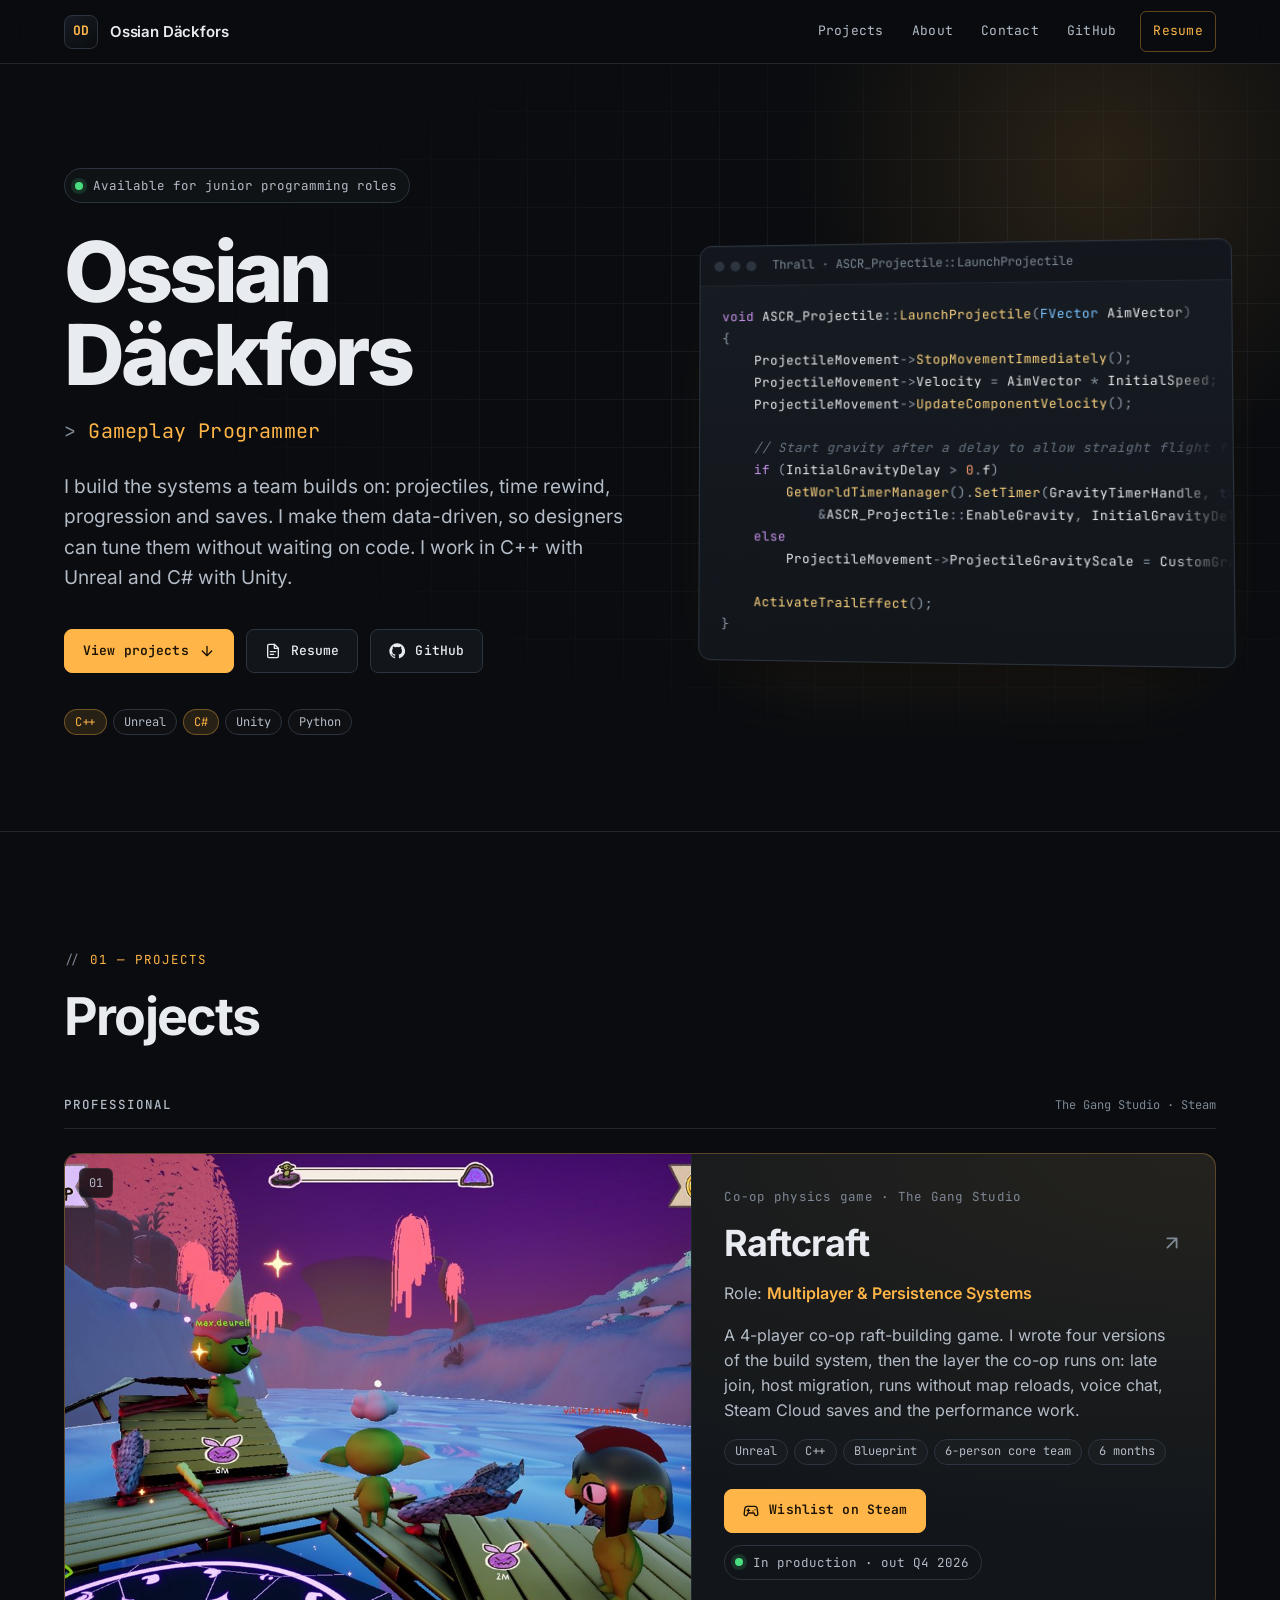
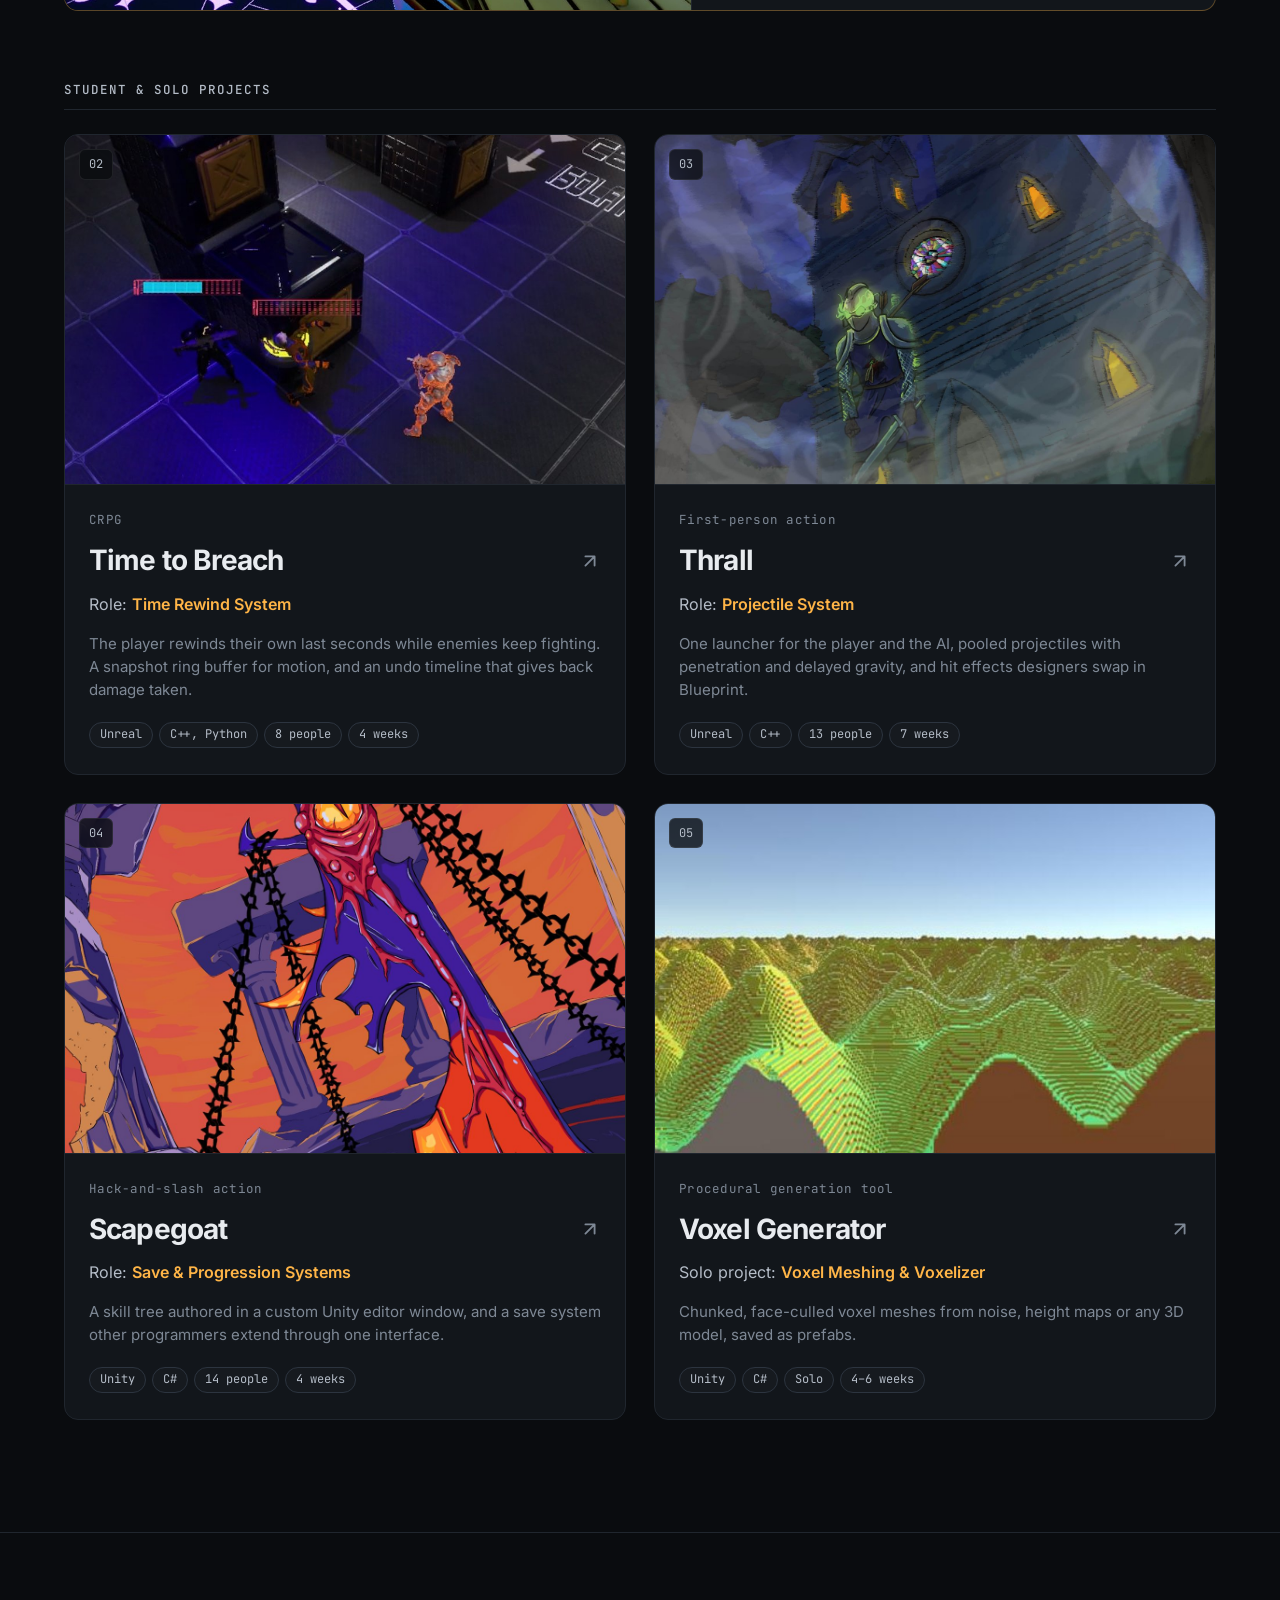
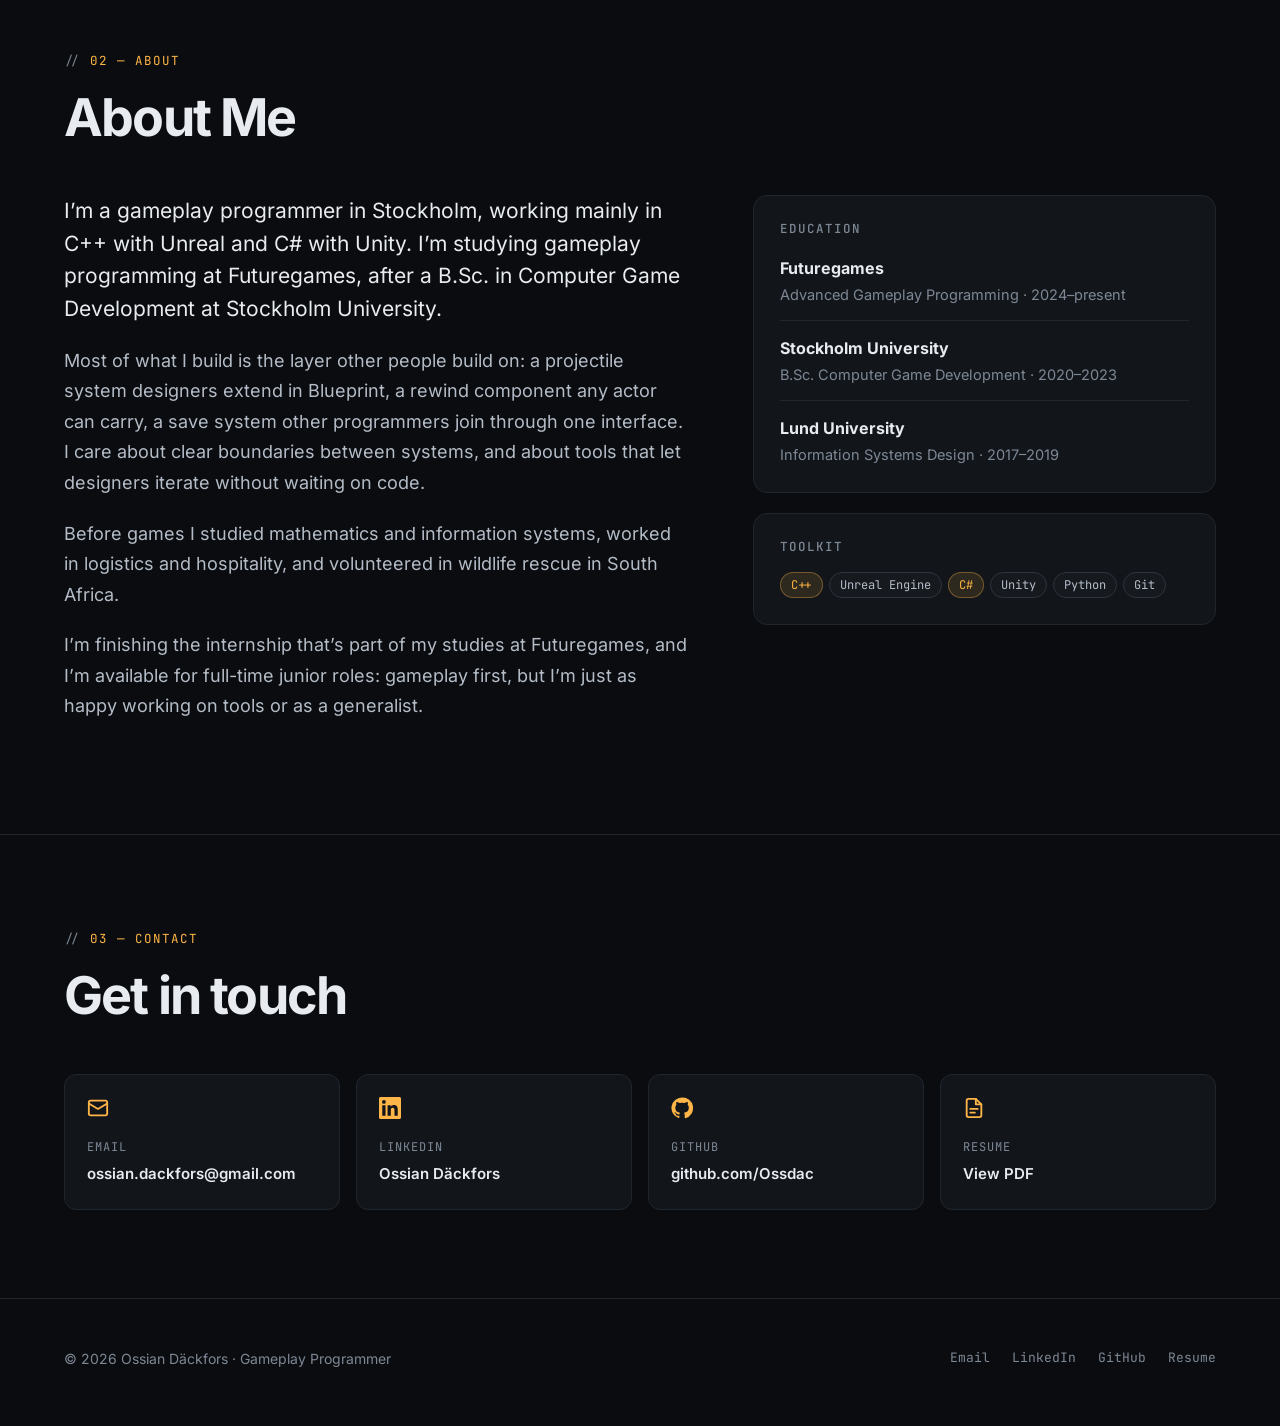
==== commit d1bbecc5: "Expand Raftcraft case study Update the portfolio and Raftcraft project page with Blueprint contribut" ====
--- a/index.html
+++ b/index.html
@@ -109,10 +109,11 @@
             <h4 class="card__title"><a href="raftcraft/">Raftcraft</a>
               <svg class="card__arrow" viewBox="0 0 24 24" fill="none" stroke="currentColor" stroke-width="2" stroke-linecap="round" stroke-linejoin="round" aria-hidden="true"><path d="M7 17 17 7M7 7h10v10"/></svg></h4>
             <p class="card__role">Role: <strong>Multiplayer &amp; Persistence Systems</strong></p>
-            <p class="card__desc">A 4-player co-op raft-building game. I wrote four versions of the build system, then the layer the co-op runs on: late join, host migration, Steam Cloud saves and stats.</p>
+            <p class="card__desc">A 4-player co-op raft-building game. I wrote four versions of the build system, then the layer the co-op runs on: late join, host migration, runs without map reloads, voice chat, Steam Cloud saves and the performance work.</p>
             <ul class="chips" aria-label="Project facts">
               <li class="chip">Unreal</li>
               <li class="chip">C++</li>
+              <li class="chip">Blueprint</li>
               <li class="chip">6-person core team</li>
               <li class="chip">6 months</li>
             </ul>
